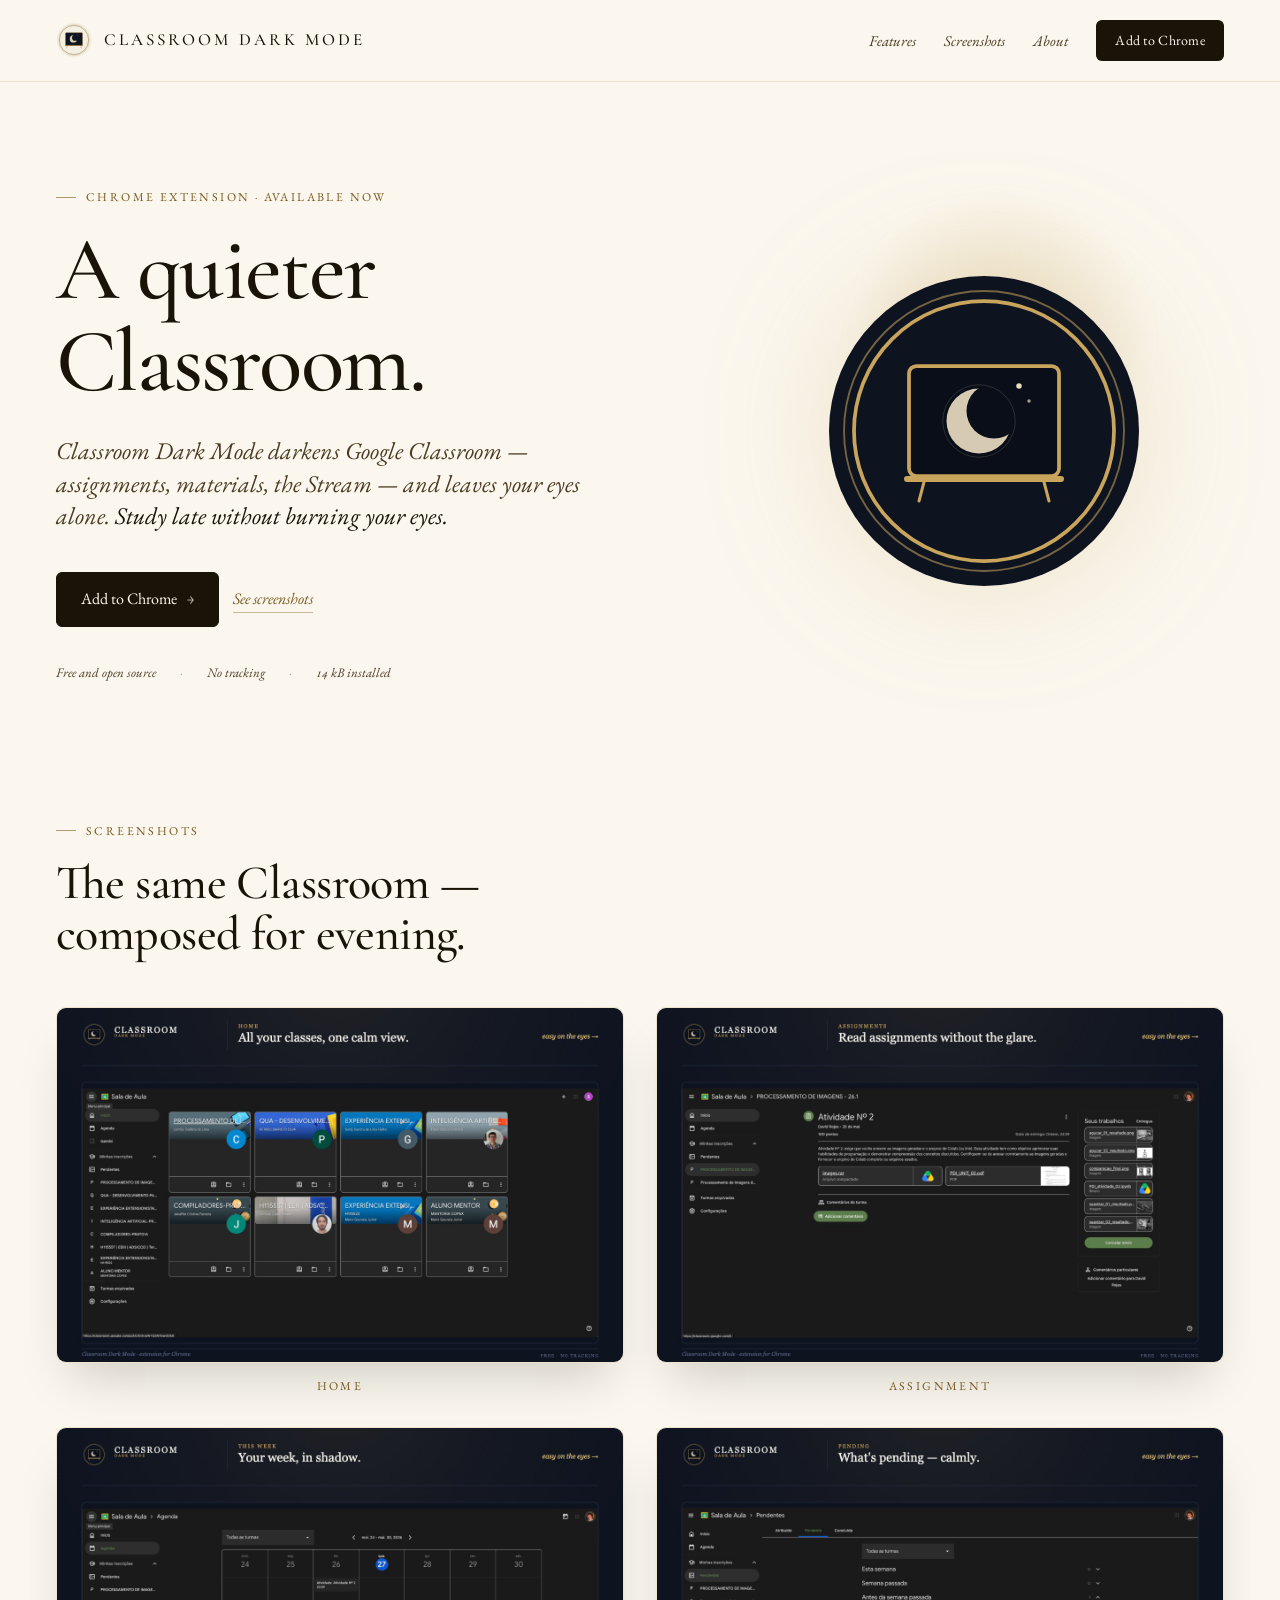
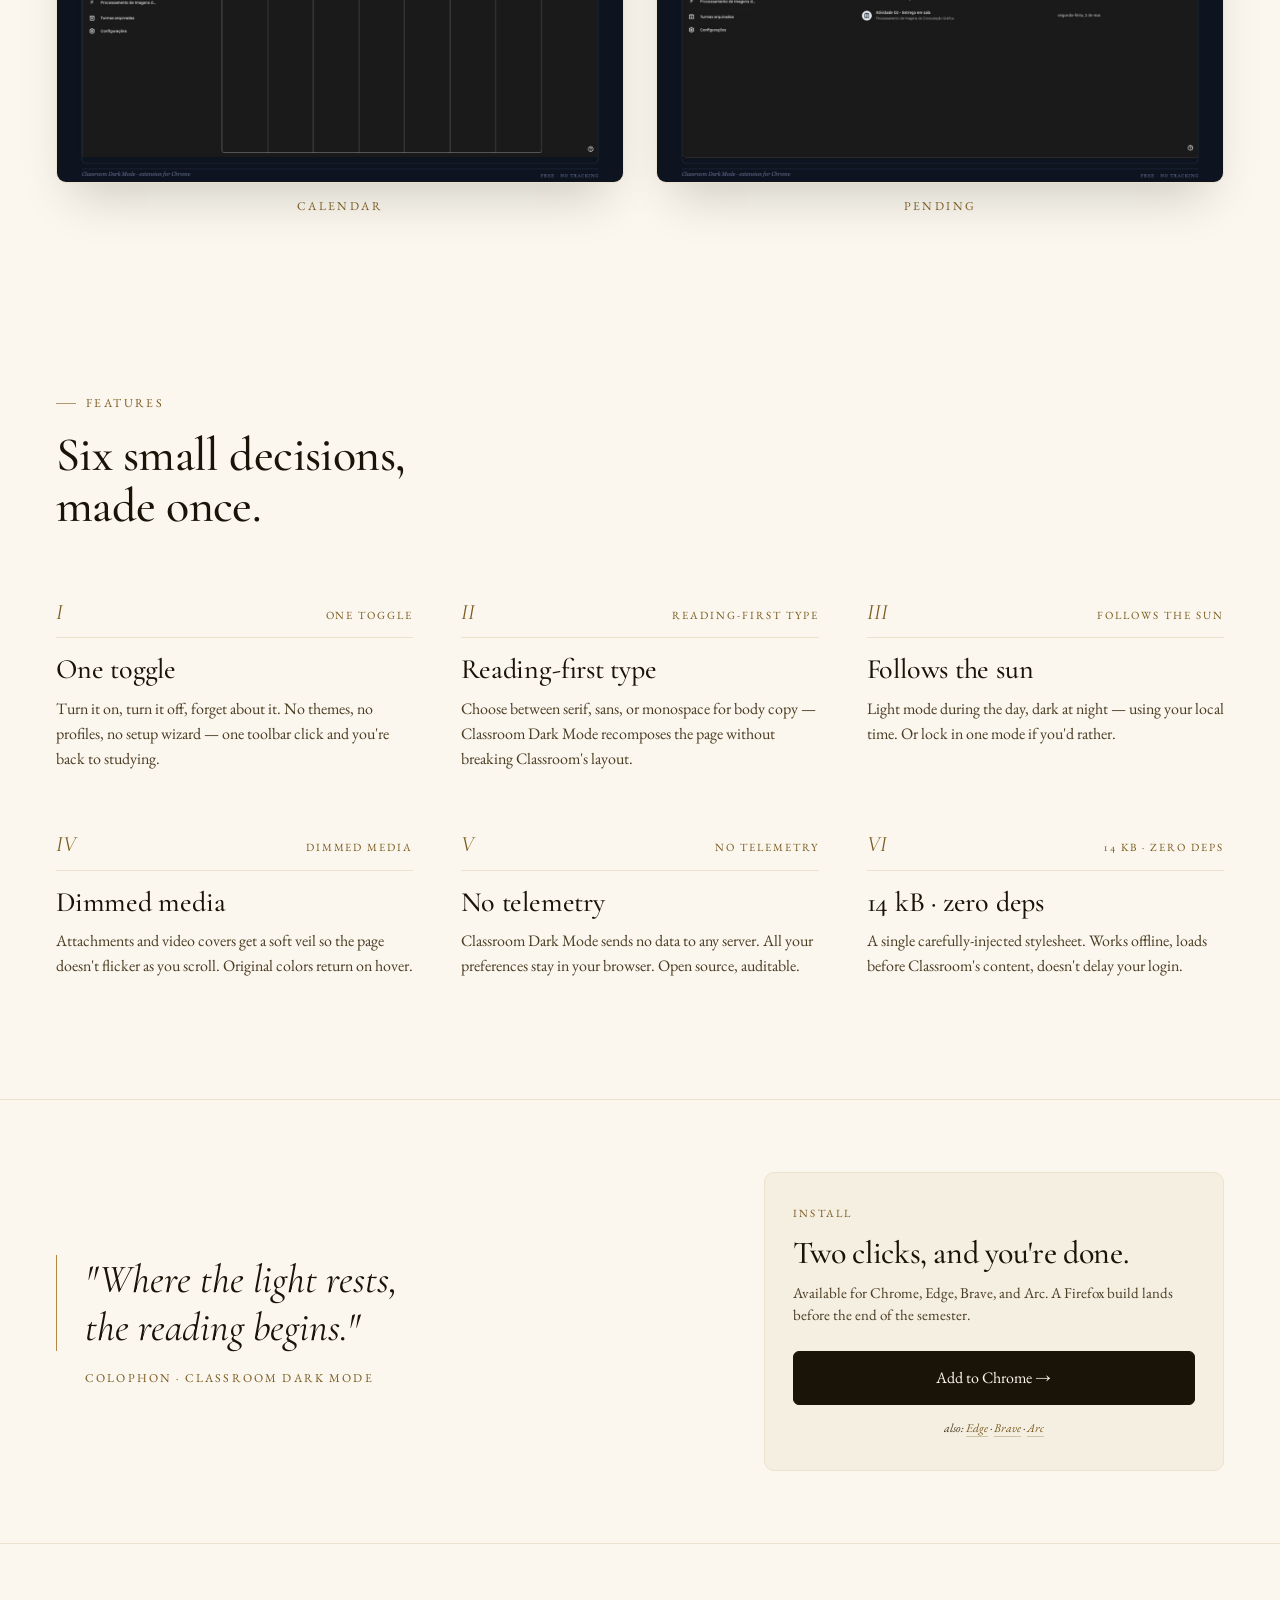
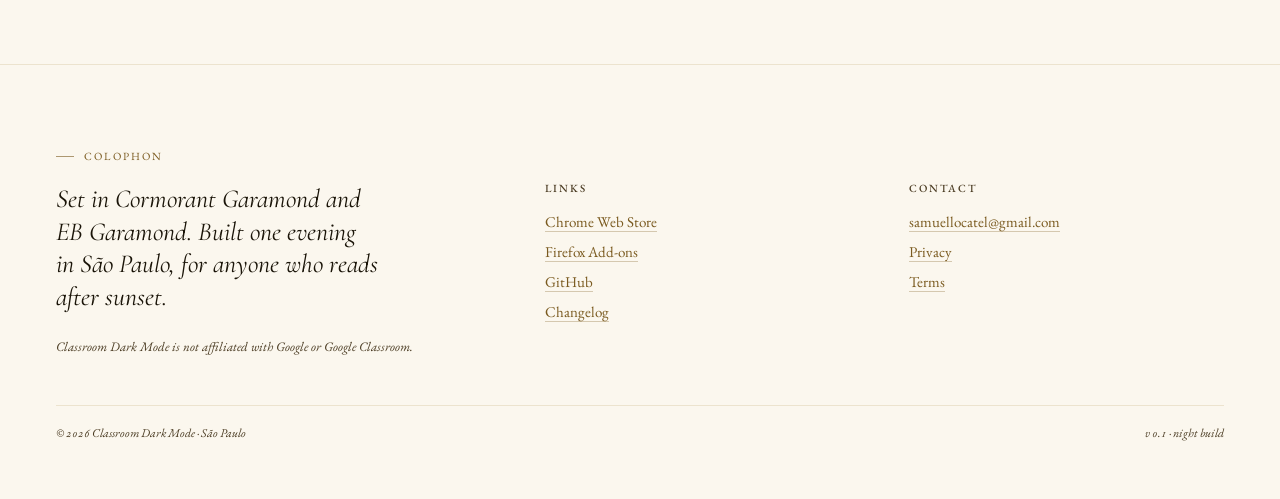
==== index.html @ 89833c2a "Add files via upload" ====
<!doctype html>
<html lang="en">
  <head>
    <meta charset="utf-8" />
    <title>Classroom Dark Mode — a quieter Classroom</title>
    <meta name="viewport" content="width=device-width, initial-scale=1" />
    <meta name="description" content="Classroom Dark Mode darkens Google Classroom — assignments, materials, the Stream — and leaves your eyes alone." />
    <link rel="icon" type="image/svg+xml" href="assets/logo-mark.svg" />
    <link rel="stylesheet" href="styles.css" />
  </head>
  <body>
    <div class="site">
      <nav class="nav">
        <div class="nav__brand">
          <img src="assets/logo-mark-light.svg" width="36" height="36" alt="" />
          <span class="nav__wordmark">CLASSROOM DARK MODE</span>
        </div>
        <div class="nav__links">
          <a href="#features">Features</a>
          <a href="#preview">Screenshots</a>
          <a href="#colophon">About</a>
          <a class="nav__cta" href="#install">Add to Chrome</a>
        </div>
      </nav>

      <main>
        <section class="hero" id="hero">
          <div class="hero__glow" aria-hidden="true"></div>
          <div class="hero__copy">
            <div class="eyebrow">Chrome extension · available now</div>
            <h1 class="hero__heading">A quieter Classroom.</h1>
            <p class="hero__lead">
              Classroom Dark Mode darkens Google Classroom — assignments, materials, the Stream — and leaves your eyes alone.
              <em>Study late without burning your eyes.</em>
            </p>
            <div class="hero__actions">
              <a class="btn-primary" href="#install">
                Add to Chrome
                <span class="btn-primary__arrow">→</span>
              </a>
              <a class="hero__link" href="#preview">See screenshots</a>
            </div>
            <div class="hero__meta">
              <span>Free and open source</span>
              <span class="sep">·</span>
              <span>No tracking</span>
              <span class="sep">·</span>
              <span>14 kB installed</span>
            </div>
          </div>
          <div class="hero__art">
            <img src="assets/logo-mark.svg" alt="Classroom Dark Mode mark" />
          </div>
        </section>

        <section class="showcase" id="preview">
          <div class="eyebrow">screenshots</div>
          <h2 class="showcase__heading">The same Classroom — composed for evening.</h2>
          <div class="showcase__grid">
            <figure class="shot">
              <img src="assets/screenshots/home.jpg" alt="Classroom home in dark mode" width="1280" height="800" loading="lazy" />
              <figcaption>Home</figcaption>
            </figure>
            <figure class="shot">
              <img src="assets/screenshots/assignments.jpg" alt="An assignment view in dark mode" width="1280" height="800" loading="lazy" />
              <figcaption>Assignment</figcaption>
            </figure>
            <figure class="shot">
              <img src="assets/screenshots/calendar.jpg" alt="Classroom calendar in dark mode" width="1280" height="800" loading="lazy" />
              <figcaption>Calendar</figcaption>
            </figure>
            <figure class="shot">
              <img src="assets/screenshots/pending.jpg" alt="Pending work view in dark mode" width="1280" height="800" loading="lazy" />
              <figcaption>Pending</figcaption>
            </figure>
          </div>
        </section>

        <section class="features" id="features">
          <div class="eyebrow">features</div>
          <h2 class="features__heading">Six small decisions, made once.</h2>
          <div class="features__grid">
            <article class="feature">
              <div class="feature__numline"><span>I</span><span class="feature__numline-en">One toggle</span></div>
              <h3 class="feature__title">One toggle</h3>
              <p class="feature__body">Turn it on, turn it off, forget about it. No themes, no profiles, no setup wizard — one toolbar click and you're back to studying.</p>
            </article>
            <article class="feature">
              <div class="feature__numline"><span>II</span><span class="feature__numline-en">Reading-first type</span></div>
              <h3 class="feature__title">Reading-first type</h3>
              <p class="feature__body">Choose between serif, sans, or monospace for body copy — Classroom Dark Mode recomposes the page without breaking Classroom's layout.</p>
            </article>
            <article class="feature">
              <div class="feature__numline"><span>III</span><span class="feature__numline-en">Follows the sun</span></div>
              <h3 class="feature__title">Follows the sun</h3>
              <p class="feature__body">Light mode during the day, dark at night — using your local time. Or lock in one mode if you'd rather.</p>
            </article>
            <article class="feature">
              <div class="feature__numline"><span>IV</span><span class="feature__numline-en">Dimmed media</span></div>
              <h3 class="feature__title">Dimmed media</h3>
              <p class="feature__body">Attachments and video covers get a soft veil so the page doesn't flicker as you scroll. Original colors return on hover.</p>
            </article>
            <article class="feature">
              <div class="feature__numline"><span>V</span><span class="feature__numline-en">No telemetry</span></div>
              <h3 class="feature__title">No telemetry</h3>
              <p class="feature__body">Classroom Dark Mode sends no data to any server. All your preferences stay in your browser. Open source, auditable.</p>
            </article>
            <article class="feature">
              <div class="feature__numline"><span>VI</span><span class="feature__numline-en">14 kB · zero deps</span></div>
              <h3 class="feature__title">14 kB · zero deps</h3>
              <p class="feature__body">A single carefully-injected stylesheet. Works offline, loads before Classroom's content, doesn't delay your login.</p>
            </article>
          </div>
        </section>

        <section class="install" id="install">
          <div>
            <blockquote class="install__quote">"Where the light rests, the reading begins."</blockquote>
            <cite class="install__cite">colophon · Classroom Dark Mode</cite>
          </div>
          <div class="install__card">
            <div class="install__card-eyebrow">install</div>
            <h3 class="install__card-heading">Two clicks, and you're done.</h3>
            <p class="install__card-body">Available for Chrome, Edge, Brave, and Arc. A Firefox build lands before the end of the semester.</p>
            <a class="install__card-cta" href="#">Add to Chrome →</a>
            <div class="install__card-also">
              also: <a href="#">Edge</a> · <a href="#">Brave</a> · <a href="#">Arc</a>
            </div>
          </div>
        </section>
      </main>

      <footer class="colophon" id="colophon">
        <div class="colophon__eyebrow">colophon</div>
        <div class="colophon__grid">
          <div>
            <p class="colophon__lede">Set in Cormorant Garamond and EB Garamond. Built one evening in São Paulo, for anyone who reads after sunset.</p>
            <div class="colophon__disclaimer">Classroom Dark Mode is not affiliated with Google or Google Classroom.</div>
          </div>
          <div class="colophon__column">
            <h3>links</h3>
            <ul>
              <li><a href="#">Chrome Web Store</a></li>
              <li><a href="#">Firefox Add-ons</a></li>
              <li><a href="#">GitHub</a></li>
              <li><a href="#">Changelog</a></li>
            </ul>
          </div>
          <div class="colophon__column">
            <h3>contact</h3>
            <ul>
              <li><a href="mailto:samuellocatel@gmail.com">samuellocatel@gmail.com</a></li>
              <li><a href="#">Privacy</a></li>
              <li><a href="#">Terms</a></li>
            </ul>
          </div>
        </div>
        <hr class="colophon__rule" />
        <div class="colophon__meta">
          <span>© 2026 Classroom Dark Mode · São Paulo</span>
          <span>v 0.1 · night build</span>
        </div>
      </footer>
    </div>
  </body>
</html>
---- styles.css ----
/* ============================================================
   Penumbra marketing site — styles
   Tokens copied from the Penumbra design bundle's
   colors_and_type.css. Page styles below.
   ============================================================ */

@import url('https://fonts.googleapis.com/css2?family=Cormorant+Garamond:ital,wght@0,400;0,500;0,600;0,700;1,400;1,500&family=EB+Garamond:ital,wght@0,400;0,500;0,600;0,700;1,400;1,500&family=JetBrains+Mono:wght@400;500&display=swap');

:root {
  /* Ink */
  --ink-000: #07090F; --ink-050: #0E1320; --ink-100: #141A2A; --ink-200: #1C2438;
  --ink-300: #2A3349; --ink-400: #3E4866; --ink-500: #5D6788; --ink-600: #8892AE;
  --ink-700: #B6BDD0; --ink-800: #DCDFE9; --ink-900: #F2F1EA;

  /* Page (parchment) */
  --page-000: #FBF7EE; --page-100: #F5EFE2; --page-200: #ECE3CE;
  --page-300: #D9CBA6; --page-700: #4A3B22; --page-900: #1A1408;

  /* Gold */
  --gold-100: #F1E2BB; --gold-300: #E0C277; --gold-500: #C8A45C;
  --gold-600: #B08A40; --gold-700: #7A5A1F;

  /* Semantic — parchment ground */
  --bg-1: var(--page-000);
  --fg-1: var(--page-900);
  --fg-link: var(--gold-700);

  /* Type */
  --font-display: 'Cormorant Garamond', 'EB Garamond', Georgia, 'Times New Roman', serif;
  --font-body:    'EB Garamond', Georgia, 'Times New Roman', serif;
  --font-mono:    'JetBrains Mono', ui-monospace, 'SF Mono', Menlo, monospace;

  /* Scale */
  --t-12: 0.75rem; --t-14: 0.875rem; --t-16: 1rem; --t-18: 1.125rem;
  --t-22: 1.375rem; --t-28: 1.75rem; --t-36: 2.25rem; --t-48: 3rem;
  --t-72: 4.5rem;

  --tracking-display: -0.012em;
  --tracking-caps:    0.20em;

  --radius-md: 6px;
  --radius-lg: 10px;

  --ease-quiet: cubic-bezier(0.32, 0.08, 0.24, 1);
  --dur-1: 120ms;
}

* { box-sizing: border-box; }
html, body { margin: 0; }
body {
  background: var(--page-000);
  color: var(--page-900);
  font-family: var(--font-body);
  font-size: var(--t-18);
  line-height: 1.55;
  font-feature-settings: "kern" 1, "liga" 1, "onum" 1;
  -webkit-font-smoothing: antialiased;
  text-rendering: optimizeLegibility;
}

h1, h2, h3, h4, h5 {
  font-family: var(--font-display);
  color: var(--page-900);
  font-weight: 500;
  letter-spacing: var(--tracking-display);
  line-height: 1.05;
  text-wrap: balance;
  margin: 0;
}

p { margin: 0 0 1em; text-wrap: pretty; }

a {
  color: var(--gold-700);
  text-decoration: none;
  border-bottom: 1px solid rgba(122, 90, 31, 0.3);
  transition: color var(--dur-1) var(--ease-quiet);
}
a:hover { color: var(--page-900); }

kbd {
  font-family: var(--font-mono);
  font-size: 0.82em;
  padding: 1px 6px;
  border: 1px solid var(--page-200);
  border-radius: 3px;
  background: var(--page-100);
  color: var(--page-900);
  white-space: nowrap;
}

.site { max-width: 1280px; margin: 0 auto; }

/* ---- nav ---- */
.nav {
  border-bottom: 1px solid var(--page-200);
  padding: 20px 56px;
  display: flex;
  align-items: center;
  justify-content: space-between;
}
.nav__brand { display: flex; align-items: center; gap: 12px; }
.nav__wordmark {
  font-family: var(--font-display);
  font-size: 17px;
  font-weight: 500;
  letter-spacing: 0.18em;
  color: var(--page-900);
  white-space: nowrap;
}
.nav__links { display: flex; align-items: center; gap: 28px; font-size: 15px; }
.nav__links a {
  color: var(--page-700);
  font-style: italic;
  border-bottom: none;
}
.nav__cta {
  color: var(--page-000) !important;
  background: var(--page-900);
  padding: 9px 18px;
  border-radius: var(--radius-md);
  font-family: var(--font-body);
  font-size: 14px;
  font-style: normal !important;
  letter-spacing: 0.02em;
  border: 1px solid var(--page-900);
  white-space: nowrap;
}
.nav__cta:hover { color: var(--page-000) !important; opacity: 0.9; }

/* ---- shared eyebrow ---- */
.eyebrow {
  font-family: var(--font-body);
  font-size: 12px;
  text-transform: uppercase;
  letter-spacing: var(--tracking-caps);
  color: var(--gold-700);
  display: inline-flex;
  align-items: center;
  gap: 10px;
  margin-bottom: 18px;
}
.eyebrow::before {
  content: "";
  width: 20px;
  height: 1px;
  background: currentColor;
  opacity: 0.6;
}

/* ---- hero ---- */
.hero {
  padding: 96px 56px 56px;
  display: grid;
  grid-template-columns: 1.3fr 1fr;
  gap: 64px;
  align-items: center;
  position: relative;
}
.hero__copy { position: relative; z-index: 1; }
.hero__heading {
  font-family: var(--font-display);
  font-size: clamp(48px, 7vw, 96px);
  font-weight: 500;
  line-height: 1.02;
  letter-spacing: -0.018em;
  color: var(--page-900);
  max-width: 12ch;
  text-wrap: balance;
}
.hero__lead {
  font-family: var(--font-body);
  font-style: italic;
  font-size: 24px;
  line-height: 1.35;
  color: var(--page-700);
  margin: 28px 0 0;
  max-width: 44ch;
}
.hero__lead em { color: var(--page-900); font-style: italic; }
.hero__actions { display: flex; gap: 14px; margin-top: 40px; align-items: center; }
.btn-primary {
  display: inline-flex;
  align-items: center;
  gap: 10px;
  background: var(--page-900);
  color: var(--page-000) !important;
  padding: 14px 24px;
  border-radius: var(--radius-md);
  font-family: var(--font-body);
  font-size: 16px;
  border: 1px solid var(--page-900);
}
.btn-primary:hover { color: var(--page-000) !important; opacity: 0.9; }
.btn-primary__arrow {
  font-family: var(--font-mono);
  font-size: 12px;
  opacity: 0.7;
}
.hero__link {
  color: var(--gold-700);
  font-family: var(--font-body);
  font-style: italic;
  font-size: 16px;
  border-bottom: 1px solid rgba(122, 90, 31, 0.4);
}
.hero__meta {
  margin-top: 36px;
  display: flex;
  gap: 24px;
  font-size: 13px;
  color: var(--page-700);
  font-style: italic;
}
.hero__meta .sep { opacity: 0.4; }
.hero__art {
  position: relative;
  z-index: 1;
  display: flex;
  justify-content: center;
  align-items: center;
}
.hero__art img {
  width: 320px;
  height: 320px;
  filter: drop-shadow(0 0 60px rgba(200, 164, 92, 0.25));
}
.hero__glow {
  position: absolute;
  right: 100px;
  top: 80px;
  width: 360px;
  height: 360px;
  background: radial-gradient(circle, rgba(200, 164, 92, 0.30), transparent 60%);
  filter: blur(8px);
  pointer-events: none;
  z-index: 0;
}

/* ---- showcase ---- */
.showcase {
  padding: 72px 56px;
}
.showcase__heading {
  font-size: 48px;
  max-width: 22ch;
}
.showcase__grid {
  display: grid;
  grid-template-columns: 1fr 1fr;
  gap: 32px;
  margin-top: 48px;
}
.shot {
  margin: 0;
  display: flex;
  flex-direction: column;
  gap: 14px;
}
.shot img {
  display: block;
  width: 100%;
  height: auto;
  border-radius: var(--radius-lg);
  border: 1px solid var(--page-200);
  box-shadow: 0 28px 48px -16px rgba(0, 0, 0, 0.18);
  background: var(--page-100);
}
.shot figcaption {
  font-family: var(--font-body);
  font-size: 12px;
  text-transform: uppercase;
  letter-spacing: var(--tracking-caps);
  color: var(--gold-700);
  text-align: center;
}

/* ---- features ---- */
.features {
  padding: 96px 56px 24px;
}
.features__heading {
  font-size: 48px;
  max-width: 22ch;
}
.features__grid {
  display: grid;
  grid-template-columns: repeat(3, 1fr);
  column-gap: 48px;
  row-gap: 56px;
  margin-top: 64px;
}
.feature__numline {
  font-family: var(--font-display);
  font-style: italic;
  font-size: 22px;
  color: var(--gold-700);
  border-bottom: 1px solid var(--page-200);
  padding-bottom: 8px;
  margin-bottom: 16px;
  display: flex;
  justify-content: space-between;
  align-items: baseline;
}
.feature__numline-en {
  font-family: var(--font-body);
  font-size: 11px;
  text-transform: uppercase;
  letter-spacing: 0.18em;
  font-style: normal;
  color: var(--gold-700);
}
.feature__title {
  font-family: var(--font-display);
  font-weight: 500;
  font-size: 28px;
  line-height: 1.1;
  letter-spacing: -0.008em;
  color: var(--page-900);
  margin: 0;
}
.feature__body {
  font-family: var(--font-body);
  font-size: 16px;
  line-height: 1.55;
  color: var(--page-700);
  margin: 12px 0 0;
}

/* ---- install band ---- */
.install {
  margin: 96px auto 0;
  padding: 72px 56px;
  border-top: 1px solid var(--page-200);
  border-bottom: 1px solid var(--page-200);
  display: grid;
  grid-template-columns: 1.4fr 1fr;
  gap: 64px;
  align-items: center;
}
.install__quote {
  font-family: var(--font-display);
  font-style: italic;
  font-size: 40px;
  line-height: 1.2;
  color: var(--page-900);
  border-left: 1px solid var(--gold-600);
  padding-left: 28px;
  margin: 0;
  max-width: 20ch;
}
.install__cite {
  display: block;
  margin-top: 18px;
  margin-left: 29px;
  font-style: normal;
  font-family: var(--font-body);
  font-size: 12px;
  text-transform: uppercase;
  letter-spacing: 0.18em;
  color: var(--gold-700);
}
.install__card {
  background: var(--page-100);
  border: 1px solid var(--page-200);
  border-radius: var(--radius-lg);
  padding: 32px 28px;
}
.install__card-eyebrow {
  font-family: var(--font-body);
  font-size: 11px;
  text-transform: uppercase;
  letter-spacing: var(--tracking-caps);
  color: var(--gold-700);
  margin-bottom: 14px;
}
.install__card-heading {
  font-family: var(--font-display);
  font-size: 32px;
  font-weight: 500;
  line-height: 1.05;
  color: var(--page-900);
  margin: 0;
}
.install__card-body {
  font-family: var(--font-body);
  font-size: 15px;
  color: var(--page-700);
  margin: 12px 0 24px;
  line-height: 1.5;
}
.install__card-cta {
  display: block;
  background: var(--page-900);
  color: var(--page-000) !important;
  padding: 14px 20px;
  border-radius: var(--radius-md);
  font-family: var(--font-body);
  font-size: 16px;
  text-align: center;
  border: 1px solid var(--page-900);
}
.install__card-cta:hover { color: var(--page-000) !important; opacity: 0.9; }
.install__card-also {
  margin-top: 14px;
  font-size: 12px;
  color: var(--page-700);
  font-style: italic;
  text-align: center;
}

/* ---- colophon ---- */
.colophon {
  border-top: 1px solid var(--page-200);
  padding: 72px 56px 56px;
  margin-top: 120px;
}
.colophon__eyebrow {
  font-family: var(--font-body);
  font-size: 11px;
  text-transform: uppercase;
  letter-spacing: var(--tracking-caps);
  color: var(--gold-700);
  margin-bottom: 18px;
  display: inline-flex;
  align-items: center;
  gap: 10px;
}
.colophon__eyebrow::before {
  content: "";
  width: 18px; height: 1px;
  background: currentColor;
  opacity: 0.6;
}
.colophon__grid {
  display: grid;
  grid-template-columns: 1.4fr 1fr 1fr;
  gap: 48px;
  align-items: start;
}
.colophon__lede {
  font-family: var(--font-display);
  font-style: italic;
  font-size: 26px;
  line-height: 1.25;
  color: var(--page-900);
  margin: 0;
  max-width: 32ch;
}
.colophon__disclaimer {
  margin-top: 24px;
  font-size: 13px;
  color: var(--page-700);
  font-style: italic;
}
.colophon__column h3 {
  font-family: var(--font-body);
  font-size: 11px;
  text-transform: uppercase;
  letter-spacing: 0.18em;
  color: var(--page-700);
  margin: 0 0 12px;
  font-weight: 500;
}
.colophon__column ul {
  list-style: none;
  padding: 0;
  margin: 0;
  font-size: 15px;
  line-height: 2;
}
.colophon__rule {
  border: none;
  border-top: 1px solid var(--page-200);
  margin: 48px 0 18px;
}
.colophon__meta {
  display: flex;
  justify-content: space-between;
  font-size: 12px;
  color: var(--page-700);
  font-style: italic;
}

/* ---- responsive collapse ---- */
@media (max-width: 720px) {
  .nav { padding: 16px 20px; flex-wrap: wrap; gap: 12px; }
  .nav__links { gap: 16px; font-size: 14px; }
  .hero,
  .showcase,
  .features,
  .install,
  .colophon { padding-left: 20px; padding-right: 20px; }
  .hero { grid-template-columns: 1fr; gap: 32px; padding-top: 48px; }
  .hero__glow { right: -40px; top: 200px; width: 240px; height: 240px; }
  .hero__art img { width: 200px; height: 200px; }
  .showcase__grid,
  .features__grid,
  .install,
  .colophon__grid {
    grid-template-columns: 1fr;
    gap: 32px;
  }
  .features__grid { row-gap: 40px; }
}
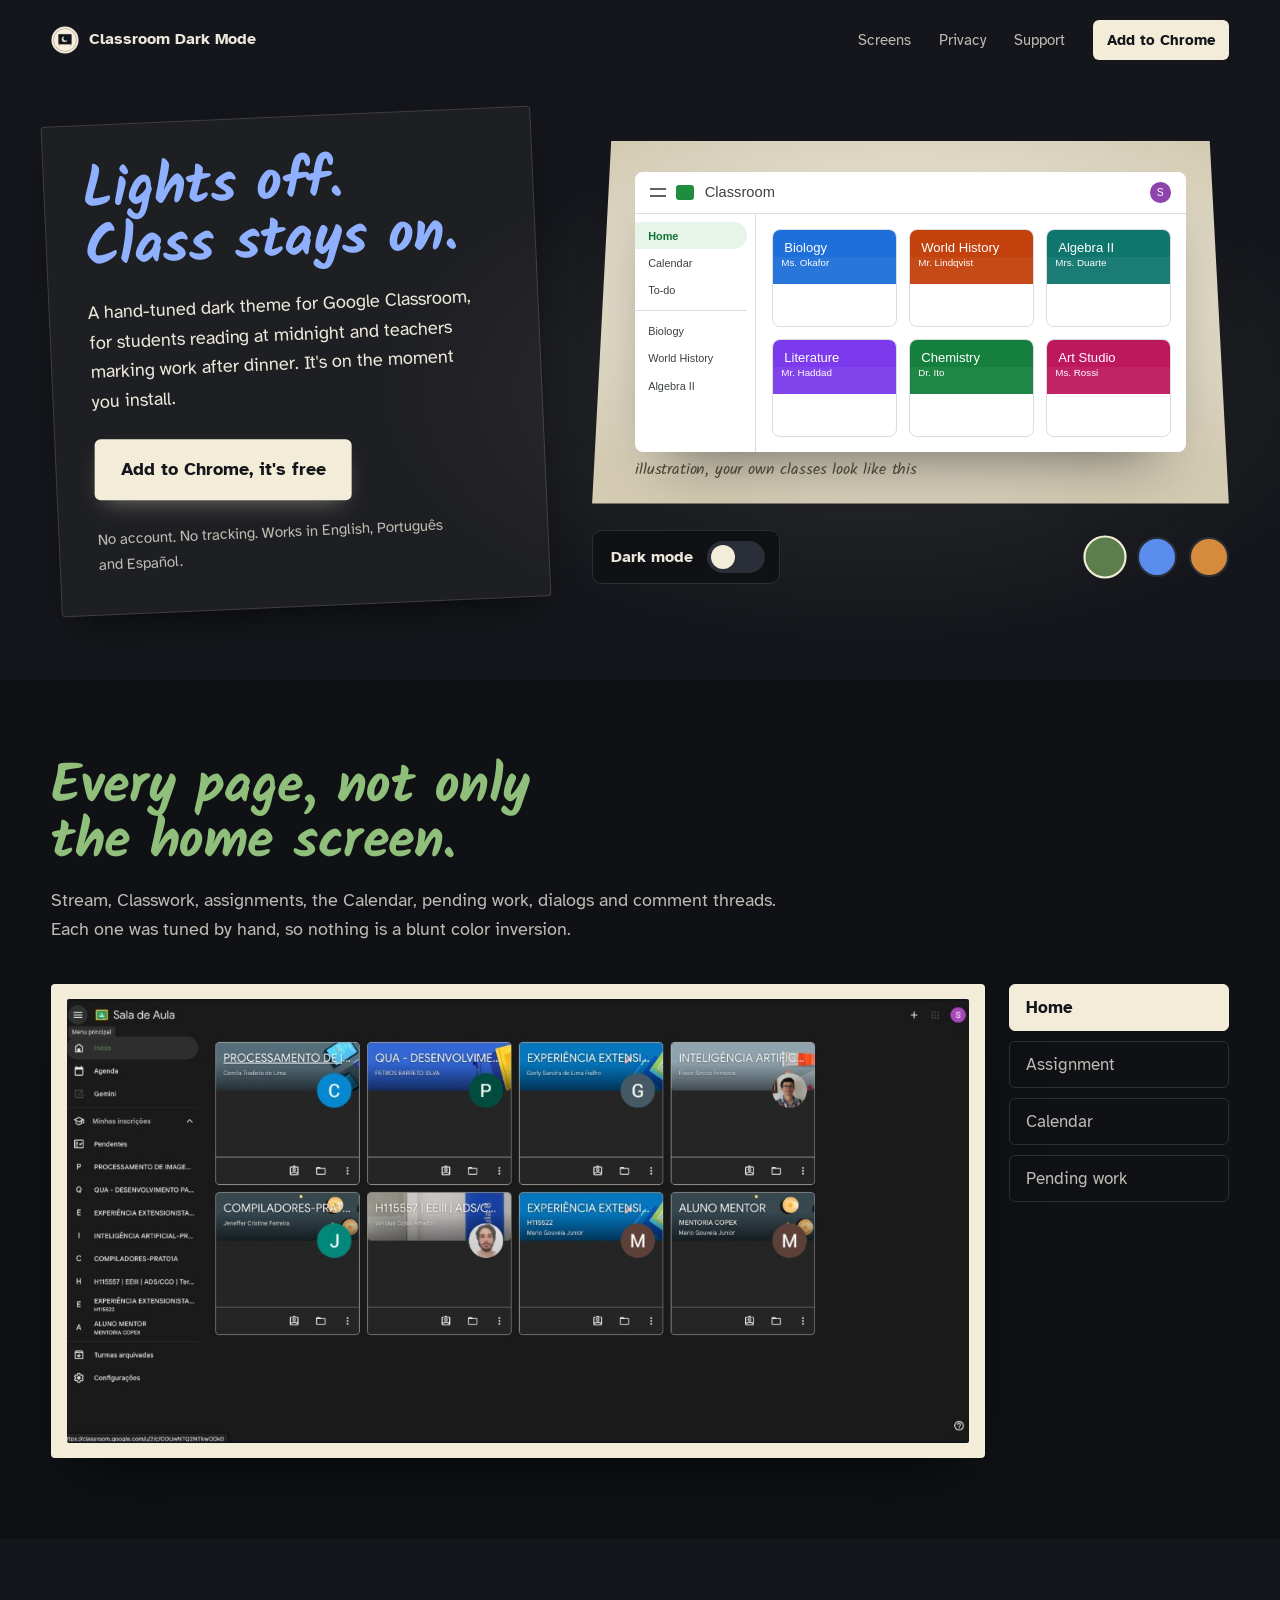
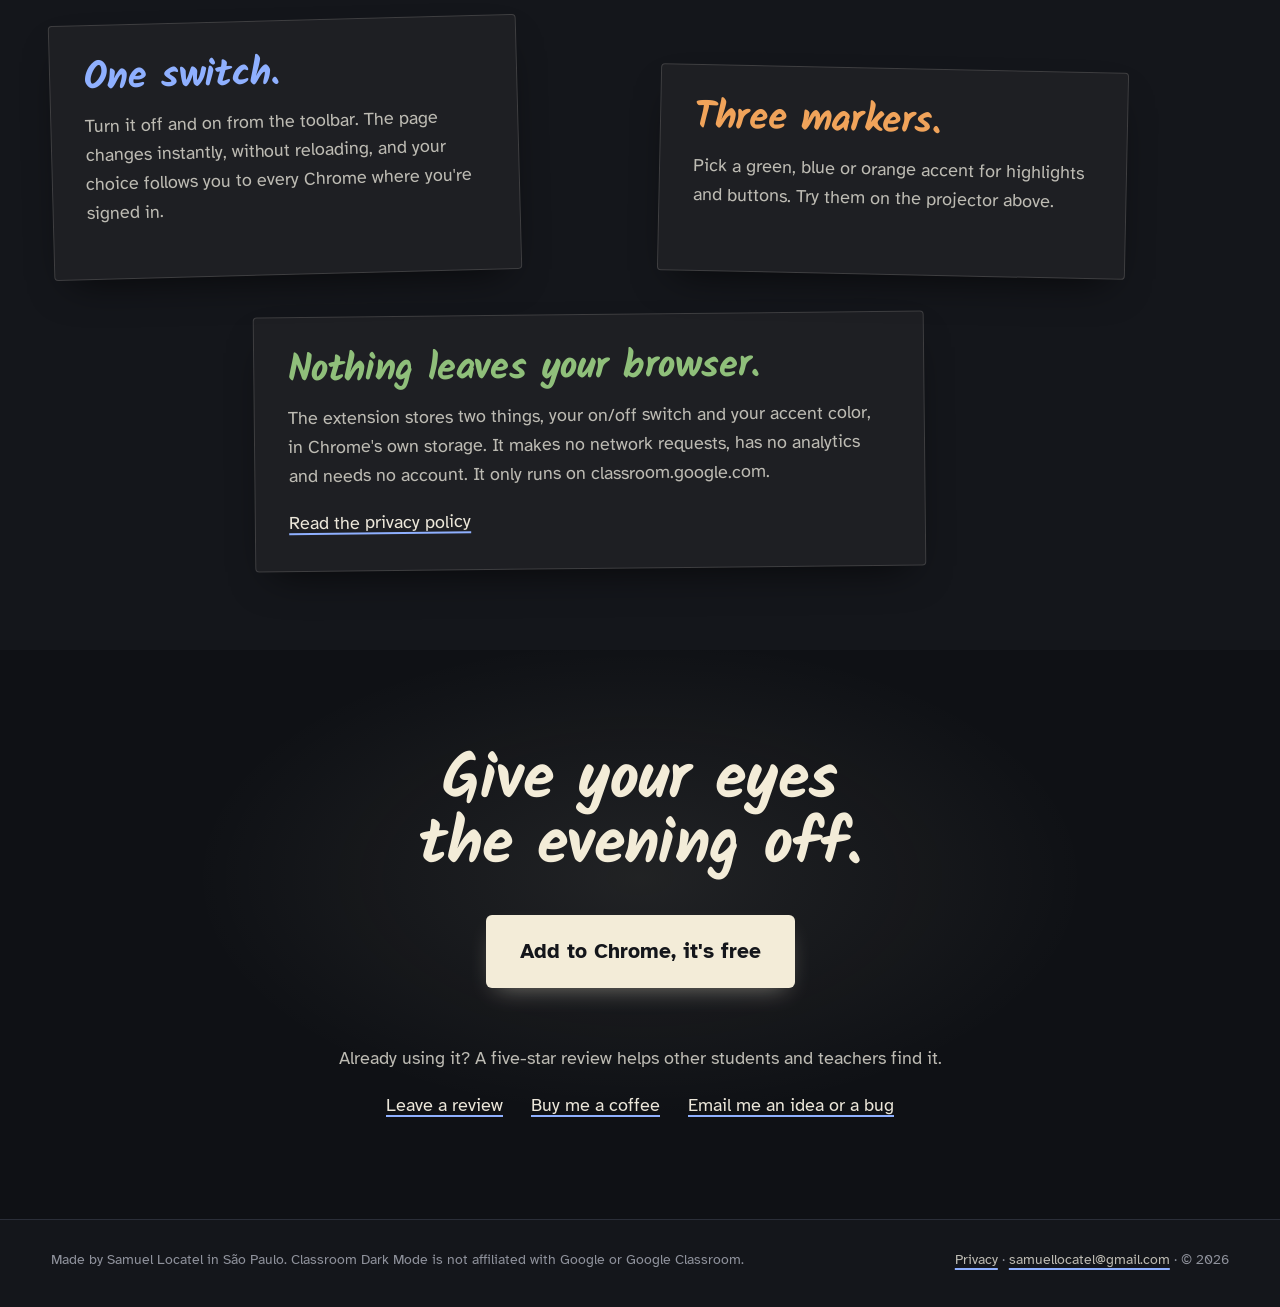
==== commit c66ed6db: "Add files via upload" ====
--- a/index.html
+++ b/index.html
@@ -2,165 +2,147 @@
 <html lang="en">
   <head>
     <meta charset="utf-8" />
-    <title>Classroom Dark Mode — a quieter Classroom</title>
+    <title>Classroom Dark Mode: a dark theme for Google Classroom</title>
     <meta name="viewport" content="width=device-width, initial-scale=1" />
-    <meta name="description" content="Classroom Dark Mode darkens Google Classroom — assignments, materials, the Stream — and leaves your eyes alone." />
+    <meta name="description" content="A hand-tuned dark theme for Google Classroom. On the moment you install, one switch to turn it off, no tracking. Free for Chrome." />
+    <meta name="color-scheme" content="dark" />
     <link rel="icon" type="image/svg+xml" href="assets/logo-mark.svg" />
+    <link rel="preconnect" href="https://fonts.googleapis.com" />
+    <link rel="preconnect" href="https://fonts.gstatic.com" crossorigin />
+    <link rel="stylesheet" href="https://fonts.googleapis.com/css2?family=Atkinson+Hyperlegible:ital,wght@0,400;0,700;1,400&family=Kalam:wght@400;700&display=swap" />
     <link rel="stylesheet" href="styles.css" />
   </head>
   <body>
-    <div class="site">
-      <nav class="nav">
-        <div class="nav__brand">
-          <img src="assets/logo-mark-light.svg" width="36" height="36" alt="" />
-          <span class="nav__wordmark">CLASSROOM DARK MODE</span>
+    <a class="skip" href="#main">Skip to content</a>
+
+    <header class="nav">
+      <a class="nav__brand" href="./" aria-label="Classroom Dark Mode home">
+        <img src="assets/logo-mark-light.svg" width="28" height="28" alt="" />
+        <span>Classroom Dark Mode</span>
+      </a>
+      <nav class="nav__links" aria-label="Site">
+        <a href="#pages">Screens</a>
+        <a href="#privacy">Privacy</a>
+        <a href="#support">Support</a>
+        <a class="nav__install" href="https://chromewebstore.google.com/detail/classroom-dark-mode/ogkjemipcpcmdjhddggfknaaecolmmdd">Add to Chrome</a>
+      </nav>
+    </header>
+
+    <main id="main">
+      <section class="hero" aria-labelledby="hero-title">
+        <div class="hero__sheet acetate">
+          <h1 id="hero-title" class="marker">Lights off.<br />Class stays on.</h1>
+          <p class="hero__lead">A hand-tuned dark theme for Google Classroom, for students reading at midnight and teachers marking work after dinner. It's on the moment you install.</p>
+          <a class="placard" href="https://chromewebstore.google.com/detail/classroom-dark-mode/ogkjemipcpcmdjhddggfknaaecolmmdd">
+            Add to Chrome, it's free
+          </a>
+          <p class="hero__facts">No account. No tracking. Works in English, Português and Español.</p>
         </div>
-        <div class="nav__links">
-          <a href="#features">Features</a>
-          <a href="#preview">Screenshots</a>
-          <a href="#colophon">About</a>
-          <a class="nav__cta" href="#install">Add to Chrome</a>
-        </div>
-      </nav>
 
-      <main>
-        <section class="hero" id="hero">
-          <div class="hero__glow" aria-hidden="true"></div>
-          <div class="hero__copy">
-            <div class="eyebrow">Chrome extension · available now</div>
-            <h1 class="hero__heading">A quieter Classroom.</h1>
-            <p class="hero__lead">
-              Classroom Dark Mode darkens Google Classroom — assignments, materials, the Stream — and leaves your eyes alone.
-              <em>Study late without burning your eyes.</em>
-            </p>
-            <div class="hero__actions">
-              <a class="btn-primary" href="#install">
-                Add to Chrome
-                <span class="btn-primary__arrow">→</span>
-              </a>
-              <a class="hero__link" href="#preview">See screenshots</a>
-            </div>
-            <div class="hero__meta">
-              <span>Free and open source</span>
-              <span class="sep">·</span>
-              <span>No tracking</span>
-              <span class="sep">·</span>
-              <span>14 kB installed</span>
+        <figure class="projector" data-theme="light" data-accent="green">
+          <div class="stage">
+          <div class="beam" aria-hidden="true"></div>
+          <div class="screen" role="img" aria-label="Illustration of a Google Classroom home page with six class cards, shown in light or dark mode by the switch">
+            <div class="cr">
+              <div class="cr__bar">
+                <span class="cr__menu"></span>
+                <span class="cr__logo"></span>
+                <span class="cr__title">Classroom</span>
+                <span class="cr__avatar">S</span>
+              </div>
+              <div class="cr__body">
+                <ul class="cr__side">
+                  <li class="is-active">Home</li>
+                  <li>Calendar</li>
+                  <li>To-do</li>
+                  <li class="cr__rule"></li>
+                  <li>Biology</li>
+                  <li>World History</li>
+                  <li>Algebra II</li>
+                </ul>
+                <div class="cr__cards">
+                  <div class="cr__card" style="--banner:#1e6fd9"><b>Biology</b><small>Ms. Okafor</small></div>
+                  <div class="cr__card" style="--banner:#c2410c"><b>World History</b><small>Mr. Lindqvist</small></div>
+                  <div class="cr__card" style="--banner:#0f766e"><b>Algebra II</b><small>Mrs. Duarte</small></div>
+                  <div class="cr__card" style="--banner:#7c3aed"><b>Literature</b><small>Mr. Haddad</small></div>
+                  <div class="cr__card" style="--banner:#15803d"><b>Chemistry</b><small>Dr. Ito</small></div>
+                  <div class="cr__card" style="--banner:#be185d"><b>Art Studio</b><small>Ms. Rossi</small></div>
+                </div>
+              </div>
             </div>
           </div>
-          <div class="hero__art">
-            <img src="assets/logo-mark.svg" alt="Classroom Dark Mode mark" />
+          <figcaption class="projector__note marker">illustration, your own classes look like this</figcaption>
           </div>
-        </section>
 
-        <section class="showcase" id="preview">
-          <div class="eyebrow">screenshots</div>
-          <h2 class="showcase__heading">The same Classroom — composed for evening.</h2>
-          <div class="showcase__grid">
-            <figure class="shot">
-              <img src="assets/screenshots/home.jpg" alt="Classroom home in dark mode" width="1280" height="800" loading="lazy" />
-              <figcaption>Home</figcaption>
-            </figure>
-            <figure class="shot">
-              <img src="assets/screenshots/assignments.jpg" alt="An assignment view in dark mode" width="1280" height="800" loading="lazy" />
-              <figcaption>Assignment</figcaption>
-            </figure>
-            <figure class="shot">
-              <img src="assets/screenshots/calendar.jpg" alt="Classroom calendar in dark mode" width="1280" height="800" loading="lazy" />
-              <figcaption>Calendar</figcaption>
-            </figure>
-            <figure class="shot">
-              <img src="assets/screenshots/pending.jpg" alt="Pending work view in dark mode" width="1280" height="800" loading="lazy" />
-              <figcaption>Pending</figcaption>
-            </figure>
-          </div>
-        </section>
-
-        <section class="features" id="features">
-          <div class="eyebrow">features</div>
-          <h2 class="features__heading">Six small decisions, made once.</h2>
-          <div class="features__grid">
-            <article class="feature">
-              <div class="feature__numline"><span>I</span><span class="feature__numline-en">One toggle</span></div>
-              <h3 class="feature__title">One toggle</h3>
-              <p class="feature__body">Turn it on, turn it off, forget about it. No themes, no profiles, no setup wizard — one toolbar click and you're back to studying.</p>
-            </article>
-            <article class="feature">
-              <div class="feature__numline"><span>II</span><span class="feature__numline-en">Reading-first type</span></div>
-              <h3 class="feature__title">Reading-first type</h3>
-              <p class="feature__body">Choose between serif, sans, or monospace for body copy — Classroom Dark Mode recomposes the page without breaking Classroom's layout.</p>
-            </article>
-            <article class="feature">
-              <div class="feature__numline"><span>III</span><span class="feature__numline-en">Follows the sun</span></div>
-              <h3 class="feature__title">Follows the sun</h3>
-              <p class="feature__body">Light mode during the day, dark at night — using your local time. Or lock in one mode if you'd rather.</p>
-            </article>
-            <article class="feature">
-              <div class="feature__numline"><span>IV</span><span class="feature__numline-en">Dimmed media</span></div>
-              <h3 class="feature__title">Dimmed media</h3>
-              <p class="feature__body">Attachments and video covers get a soft veil so the page doesn't flicker as you scroll. Original colors return on hover.</p>
-            </article>
-            <article class="feature">
-              <div class="feature__numline"><span>V</span><span class="feature__numline-en">No telemetry</span></div>
-              <h3 class="feature__title">No telemetry</h3>
-              <p class="feature__body">Classroom Dark Mode sends no data to any server. All your preferences stay in your browser. Open source, auditable.</p>
-            </article>
-            <article class="feature">
-              <div class="feature__numline"><span>VI</span><span class="feature__numline-en">14 kB · zero deps</span></div>
-              <h3 class="feature__title">14 kB · zero deps</h3>
-              <p class="feature__body">A single carefully-injected stylesheet. Works offline, loads before Classroom's content, doesn't delay your login.</p>
-            </article>
-          </div>
-        </section>
-
-        <section class="install" id="install">
-          <div>
-            <blockquote class="install__quote">"Where the light rests, the reading begins."</blockquote>
-            <cite class="install__cite">colophon · Classroom Dark Mode</cite>
-          </div>
-          <div class="install__card">
-            <div class="install__card-eyebrow">install</div>
-            <h3 class="install__card-heading">Two clicks, and you're done.</h3>
-            <p class="install__card-body">Available for Chrome, Edge, Brave, and Arc. A Firefox build lands before the end of the semester.</p>
-            <a class="install__card-cta" href="#">Add to Chrome →</a>
-            <div class="install__card-also">
-              also: <a href="#">Edge</a> · <a href="#">Brave</a> · <a href="#">Arc</a>
+          <div class="controls">
+            <button class="switch" type="button" role="switch" aria-checked="false" id="demo-switch">
+              <span class="switch__label">Dark mode</span>
+              <span class="switch__track" aria-hidden="true"><span class="switch__thumb"></span></span>
+            </button>
+            <div class="markers" role="group" aria-label="Accent color">
+              <button type="button" class="marker-pen" data-accent="green" aria-pressed="true" aria-label="Green accent"></button>
+              <button type="button" class="marker-pen" data-accent="blue" aria-pressed="false" aria-label="Blue accent"></button>
+              <button type="button" class="marker-pen" data-accent="orange" aria-pressed="false" aria-label="Orange accent"></button>
             </div>
           </div>
-        </section>
-      </main>
+        </figure>
+      </section>
 
-      <footer class="colophon" id="colophon">
-        <div class="colophon__eyebrow">colophon</div>
-        <div class="colophon__grid">
-          <div>
-            <p class="colophon__lede">Set in Cormorant Garamond and EB Garamond. Built one evening in São Paulo, for anyone who reads after sunset.</p>
-            <div class="colophon__disclaimer">Classroom Dark Mode is not affiliated with Google or Google Classroom.</div>
+      <section class="pages" id="pages" aria-labelledby="pages-title">
+        <div class="pages__head">
+          <h2 id="pages-title" class="marker">Every page, not only the home screen.</h2>
+          <p>Stream, Classwork, assignments, the Calendar, pending work, dialogs and comment threads. Each one was tuned by hand, so nothing is a blunt color inversion.</p>
+        </div>
+        <div class="tray">
+          <div class="tray__slide">
+            <img id="slide-img" src="assets/screenshots/home.jpg" width="1152" height="566" alt="Classroom home in dark mode" />
           </div>
-          <div class="colophon__column">
-            <h3>links</h3>
-            <ul>
-              <li><a href="#">Chrome Web Store</a></li>
-              <li><a href="#">Firefox Add-ons</a></li>
-              <li><a href="#">GitHub</a></li>
-              <li><a href="#">Changelog</a></li>
-            </ul>
-          </div>
-          <div class="colophon__column">
-            <h3>contact</h3>
-            <ul>
-              <li><a href="mailto:samuellocatel@gmail.com">samuellocatel@gmail.com</a></li>
-              <li><a href="#">Privacy</a></li>
-              <li><a href="#">Terms</a></li>
-            </ul>
+          <div class="tray__thumbs" role="group" aria-label="Choose a screen">
+            <button type="button" aria-pressed="true" data-src="assets/screenshots/home.jpg" data-alt="Classroom home in dark mode">Home</button>
+            <button type="button" aria-pressed="false" data-src="assets/screenshots/assignments.jpg" data-alt="An assignment in dark mode">Assignment</button>
+            <button type="button" aria-pressed="false" data-src="assets/screenshots/calendar.jpg" data-alt="The Classroom calendar in dark mode">Calendar</button>
+            <button type="button" aria-pressed="false" data-src="assets/screenshots/pending.jpg" data-alt="Pending work in dark mode">Pending work</button>
           </div>
         </div>
-        <hr class="colophon__rule" />
-        <div class="colophon__meta">
-          <span>© 2026 Classroom Dark Mode · São Paulo</span>
-          <span>v 0.1 · night build</span>
+      </section>
+
+      <section class="notes" aria-label="How it works">
+        <div class="note acetate">
+          <h2 class="marker">One switch.</h2>
+          <p>Turn it off and on from the toolbar. The page changes instantly, without reloading, and your choice follows you to every Chrome where you're signed in.</p>
         </div>
-      </footer>
-    </div>
+        <div class="note acetate">
+          <h2 class="marker">Three markers.</h2>
+          <p>Pick a green, blue or orange accent for highlights and buttons. Try them on the projector above.</p>
+        </div>
+        <div class="note acetate" id="privacy">
+          <h2 class="marker">Nothing leaves your browser.</h2>
+          <p>The extension stores two things, your on/off switch and your accent color, in Chrome's own storage. It makes no network requests, has no analytics and needs no account. It only runs on classroom.google.com.</p>
+          <a class="textlink" href="privacy.html">Read the privacy policy</a>
+        </div>
+      </section>
+
+      <section class="close" id="support" aria-labelledby="close-title">
+        <h2 id="close-title" class="marker">Give your eyes the evening off.</h2>
+        <a class="placard placard--big" href="https://chromewebstore.google.com/detail/classroom-dark-mode/ogkjemipcpcmdjhddggfknaaecolmmdd">
+          Add to Chrome, it's free
+        </a>
+        <div class="close__support">
+          <p>Already using it? A five-star review helps other students and teachers find it.</p>
+          <div class="close__links">
+            <a class="textlink" href="https://chromewebstore.google.com/detail/classroom-dark-mode/ogkjemipcpcmdjhddggfknaaecolmmdd/reviews">Leave a review</a>
+            <a class="textlink" href="https://buymeacoffee.com/osamuca">Buy me a coffee</a>
+            <a class="textlink" href="mailto:samuellocatel@gmail.com">Email me an idea or a bug</a>
+          </div>
+        </div>
+      </section>
+    </main>
+
+    <footer class="foot">
+      <p>Made by Samuel Locatel in São Paulo. Classroom Dark Mode is not affiliated with Google or Google Classroom.</p>
+      <p><a class="textlink" href="privacy.html">Privacy</a> · <a class="textlink" href="mailto:samuellocatel@gmail.com">samuellocatel@gmail.com</a> · © 2026</p>
+    </footer>
+
+    <script src="site.js" defer></script>
   </body>
 </html>
--- a/styles.css
+++ b/styles.css
@@ -1,505 +1,355 @@
-/* ============================================================
-   Penumbra marketing site — styles
-   Tokens copied from the Penumbra design bundle's
-   colors_and_type.css. Page styles below.
-   ============================================================ */
-
-@import url('https://fonts.googleapis.com/css2?family=Cormorant+Garamond:ital,wght@0,400;0,500;0,600;0,700;1,400;1,500&family=EB+Garamond:ital,wght@0,400;0,500;0,600;0,700;1,400;1,500&family=JetBrains+Mono:wght@400;500&display=swap');
+/* Classroom Dark Mode site: a classroom wall with the lights off. */
 
 :root {
-  /* Ink */
-  --ink-000: #07090F; --ink-050: #0E1320; --ink-100: #141A2A; --ink-200: #1C2438;
-  --ink-300: #2A3349; --ink-400: #3E4866; --ink-500: #5D6788; --ink-600: #8892AE;
-  --ink-700: #B6BDD0; --ink-800: #DCDFE9; --ink-900: #F2F1EA;
-
-  /* Page (parchment) */
-  --page-000: #FBF7EE; --page-100: #F5EFE2; --page-200: #ECE3CE;
-  --page-300: #D9CBA6; --page-700: #4A3B22; --page-900: #1A1408;
-
-  /* Gold */
-  --gold-100: #F1E2BB; --gold-300: #E0C277; --gold-500: #C8A45C;
-  --gold-600: #B08A40; --gold-700: #7A5A1F;
-
-  /* Semantic — parchment ground */
-  --bg-1: var(--page-000);
-  --fg-1: var(--page-900);
-  --fg-link: var(--gold-700);
-
-  /* Type */
-  --font-display: 'Cormorant Garamond', 'EB Garamond', Georgia, 'Times New Roman', serif;
-  --font-body:    'EB Garamond', Georgia, 'Times New Roman', serif;
-  --font-mono:    'JetBrains Mono', ui-monospace, 'SF Mono', Menlo, monospace;
-
-  /* Scale */
-  --t-12: 0.75rem; --t-14: 0.875rem; --t-16: 1rem; --t-18: 1.125rem;
-  --t-22: 1.375rem; --t-28: 1.75rem; --t-36: 2.25rem; --t-48: 3rem;
-  --t-72: 4.5rem;
-
-  --tracking-display: -0.012em;
-  --tracking-caps:    0.20em;
-
-  --radius-md: 6px;
-  --radius-lg: 10px;
-
-  --ease-quiet: cubic-bezier(0.32, 0.08, 0.24, 1);
-  --dur-1: 120ms;
+  /* Wall */
+  --wall-0: #0f1115;
+  --wall-1: #14161b;
+  --wall-2: #1b1e25;
+  --wall-3: #2a2e38;
+  /* Projector light */
+  --lamp: #f3ecd8;
+  --lamp-dim: #c9c2ae;
+  /* Ink on the wall */
+  --ink-1: #ece7da;
+  --ink-2: #bdbbb3;
+  --ink-3: #8f929c;
+  /* Markers (the extension's accents) */
+  --marker-blue: #8fb0ff;
+  --marker-green: #8fbf7a;
+  --marker-orange: #f0a35a;
+  --accent-green: #5c7e4d;
+  --accent-blue: #5b8def;
+  --accent-orange: #d68a3c;
+
+  --font-set: 'Atkinson Hyperlegible', system-ui, sans-serif;
+  --font-marker: 'Kalam', 'Comic Sans MS', cursive;
+
+  --ease-out: cubic-bezier(0.16, 1, 0.3, 1);
+  --flip: 700ms;
+
+  --gutter: clamp(16px, 4vw, 56px);
 }
 
 * { box-sizing: border-box; }
+html { scrollbar-color: var(--wall-3) var(--wall-0); }
 html, body { margin: 0; }
 body {
-  background: var(--page-000);
-  color: var(--page-900);
-  font-family: var(--font-body);
-  font-size: var(--t-18);
-  line-height: 1.55;
-  font-feature-settings: "kern" 1, "liga" 1, "onum" 1;
+  background: var(--wall-1);
+  color: var(--ink-1);
+  font-family: var(--font-set);
+  font-size: 1.125rem;
+  line-height: 1.6;
   -webkit-font-smoothing: antialiased;
-  text-rendering: optimizeLegibility;
-}
-
-h1, h2, h3, h4, h5 {
-  font-family: var(--font-display);
-  color: var(--page-900);
-  font-weight: 500;
-  letter-spacing: var(--tracking-display);
-  line-height: 1.05;
-  text-wrap: balance;
-  margin: 0;
-}
-
+  caret-color: var(--marker-blue);
+}
+::selection { background: var(--lamp); color: var(--wall-1); }
+:focus-visible { outline: 2px solid var(--marker-blue); outline-offset: 3px; border-radius: 4px; }
+img { max-width: 100%; height: auto; display: block; }
 p { margin: 0 0 1em; text-wrap: pretty; }
-
-a {
-  color: var(--gold-700);
+h1, h2 { margin: 0; text-wrap: balance; }
+
+.marker {
+  font-family: var(--font-marker);
+  font-weight: 700;
+  letter-spacing: -0.01em;
+  line-height: 1.02;
+}
+
+.skip {
+  position: absolute; left: var(--gutter); top: -60px;
+  background: var(--lamp); color: var(--wall-1); padding: 8px 14px; border-radius: 6px; z-index: 10;
+}
+.skip:focus { top: 12px; }
+
+.textlink {
+  color: var(--ink-1);
+  text-decoration: underline;
+  text-decoration-color: var(--marker-blue);
+  text-decoration-thickness: 2px;
+  text-underline-offset: 4px;
+}
+.textlink:hover { color: var(--marker-blue); }
+
+/* ---------- nav ---------- */
+.nav {
+  display: flex; align-items: center; justify-content: space-between; gap: 16px;
+  padding: 20px var(--gutter);
+}
+.nav__brand {
+  display: inline-flex; align-items: center; gap: 10px;
+  color: var(--ink-1); text-decoration: none; font-weight: 700; font-size: 1rem;
+}
+.nav__links { display: flex; align-items: center; gap: clamp(12px, 2.4vw, 28px); font-size: 0.95rem; }
+.nav__links a { color: var(--ink-2); text-decoration: none; }
+.nav__links a:hover { color: var(--ink-1); }
+.nav__links .nav__install {
+  color: var(--wall-1); background: var(--lamp); padding: 8px 14px; border-radius: 6px; font-weight: 700;
+}
+.nav__links .nav__install:hover { color: var(--wall-1); background: #fff; }
+
+/* ---------- acetate sheets ---------- */
+.acetate {
+  position: relative;
+  background: rgba(236, 231, 218, 0.045);
+  border: 1px solid rgba(236, 231, 218, 0.16);
+  border-radius: 4px;
+  box-shadow: 0 18px 40px -18px rgba(0, 0, 0, 0.7);
+}
+
+/* The one element held level: action placards never tilt. */
+.placard {
+  display: inline-block;
+  background: var(--lamp);
+  color: var(--wall-1);
+  font-weight: 700;
+  font-size: 1.15rem;
   text-decoration: none;
-  border-bottom: 1px solid rgba(122, 90, 31, 0.3);
-  transition: color var(--dur-1) var(--ease-quiet);
-}
-a:hover { color: var(--page-900); }
-
-kbd {
-  font-family: var(--font-mono);
-  font-size: 0.82em;
-  padding: 1px 6px;
-  border: 1px solid var(--page-200);
-  border-radius: 3px;
-  background: var(--page-100);
-  color: var(--page-900);
-  white-space: nowrap;
-}
-
-.site { max-width: 1280px; margin: 0 auto; }
-
-/* ---- nav ---- */
-.nav {
-  border-bottom: 1px solid var(--page-200);
-  padding: 20px 56px;
-  display: flex;
+  padding: 16px 26px;
+  border-radius: 6px;
+  box-shadow: 0 10px 24px -10px rgba(243, 236, 216, 0.45);
+  transition: background 160ms var(--ease-out), transform 160ms var(--ease-out);
+  transform: rotate(0deg);
+}
+.placard:hover { background: #fff; transform: translateY(-1px); }
+.placard--big { font-size: 1.3rem; padding: 20px 34px; }
+
+/* ---------- hero ---------- */
+.hero {
+  position: relative;
+  display: grid;
+  grid-template-columns: minmax(300px, 1fr) minmax(0, 1.3fr);
   align-items: center;
-  justify-content: space-between;
-}
-.nav__brand { display: flex; align-items: center; gap: 12px; }
-.nav__wordmark {
-  font-family: var(--font-display);
-  font-size: 17px;
-  font-weight: 500;
-  letter-spacing: 0.18em;
-  color: var(--page-900);
-  white-space: nowrap;
-}
-.nav__links { display: flex; align-items: center; gap: 28px; font-size: 15px; }
-.nav__links a {
-  color: var(--page-700);
-  font-style: italic;
-  border-bottom: none;
-}
-.nav__cta {
-  color: var(--page-000) !important;
-  background: var(--page-900);
-  padding: 9px 18px;
-  border-radius: var(--radius-md);
-  font-family: var(--font-body);
-  font-size: 14px;
-  font-style: normal !important;
-  letter-spacing: 0.02em;
-  border: 1px solid var(--page-900);
-  white-space: nowrap;
-}
-.nav__cta:hover { color: var(--page-000) !important; opacity: 0.9; }
-
-/* ---- shared eyebrow ---- */
-.eyebrow {
-  font-family: var(--font-body);
-  font-size: 12px;
-  text-transform: uppercase;
-  letter-spacing: var(--tracking-caps);
-  color: var(--gold-700);
-  display: inline-flex;
-  align-items: center;
-  gap: 10px;
-  margin-bottom: 18px;
-}
-.eyebrow::before {
-  content: "";
-  width: 20px;
-  height: 1px;
-  background: currentColor;
-  opacity: 0.6;
-}
-
-/* ---- hero ---- */
-.hero {
-  padding: 96px 56px 56px;
-  display: grid;
-  grid-template-columns: 1.3fr 1fr;
-  gap: 64px;
-  align-items: center;
-  position: relative;
-}
-.hero__copy { position: relative; z-index: 1; }
-.hero__heading {
-  font-family: var(--font-display);
-  font-size: clamp(48px, 7vw, 96px);
-  font-weight: 500;
-  line-height: 1.02;
-  letter-spacing: -0.018em;
-  color: var(--page-900);
-  max-width: 12ch;
-  text-wrap: balance;
-}
-.hero__lead {
-  font-family: var(--font-body);
-  font-style: italic;
-  font-size: 24px;
-  line-height: 1.35;
-  color: var(--page-700);
-  margin: 28px 0 0;
-  max-width: 44ch;
-}
-.hero__lead em { color: var(--page-900); font-style: italic; }
-.hero__actions { display: flex; gap: 14px; margin-top: 40px; align-items: center; }
-.btn-primary {
-  display: inline-flex;
-  align-items: center;
-  gap: 10px;
-  background: var(--page-900);
-  color: var(--page-000) !important;
-  padding: 14px 24px;
-  border-radius: var(--radius-md);
-  font-family: var(--font-body);
-  font-size: 16px;
-  border: 1px solid var(--page-900);
-}
-.btn-primary:hover { color: var(--page-000) !important; opacity: 0.9; }
-.btn-primary__arrow {
-  font-family: var(--font-mono);
-  font-size: 12px;
-  opacity: 0.7;
-}
-.hero__link {
-  color: var(--gold-700);
-  font-family: var(--font-body);
-  font-style: italic;
-  font-size: 16px;
-  border-bottom: 1px solid rgba(122, 90, 31, 0.4);
-}
-.hero__meta {
-  margin-top: 36px;
-  display: flex;
-  gap: 24px;
-  font-size: 13px;
-  color: var(--page-700);
-  font-style: italic;
-}
-.hero__meta .sep { opacity: 0.4; }
-.hero__art {
-  position: relative;
-  z-index: 1;
-  display: flex;
-  justify-content: center;
-  align-items: center;
-}
-.hero__art img {
-  width: 320px;
-  height: 320px;
-  filter: drop-shadow(0 0 60px rgba(200, 164, 92, 0.25));
-}
-.hero__glow {
-  position: absolute;
-  right: 100px;
-  top: 80px;
-  width: 360px;
-  height: 360px;
-  background: radial-gradient(circle, rgba(200, 164, 92, 0.30), transparent 60%);
-  filter: blur(8px);
-  pointer-events: none;
-  z-index: 0;
-}
-
-/* ---- showcase ---- */
-.showcase {
-  padding: 72px 56px;
-}
-.showcase__heading {
-  font-size: 48px;
-  max-width: 22ch;
-}
-.showcase__grid {
-  display: grid;
-  grid-template-columns: 1fr 1fr;
-  gap: 32px;
-  margin-top: 48px;
-}
-.shot {
-  margin: 0;
-  display: flex;
-  flex-direction: column;
-  gap: 14px;
-}
-.shot img {
-  display: block;
-  width: 100%;
-  height: auto;
-  border-radius: var(--radius-lg);
-  border: 1px solid var(--page-200);
-  box-shadow: 0 28px 48px -16px rgba(0, 0, 0, 0.18);
-  background: var(--page-100);
-}
-.shot figcaption {
-  font-family: var(--font-body);
-  font-size: 12px;
-  text-transform: uppercase;
-  letter-spacing: var(--tracking-caps);
-  color: var(--gold-700);
+  gap: clamp(24px, 4vw, 64px);
+  padding: clamp(16px, 4vh, 48px) var(--gutter) clamp(48px, 8vh, 96px);
+  /* Light spill from the beam onto the wall. */
+  background: radial-gradient(ellipse 55% 60% at 68% 52%, rgba(243, 236, 216, 0.10), transparent 70%);
+  transition: background var(--flip) var(--ease-out);
+}
+.hero:has(.projector[data-theme="dark"]) {
+  background: radial-gradient(ellipse 45% 50% at 68% 52%, rgba(143, 176, 255, 0.06), transparent 70%);
+}
+.hero__sheet {
+  z-index: 2;
+  --tilt: -2.5deg;
+  padding: clamp(24px, 3vw, 40px);
+  transform: rotate(var(--tilt));
+  transition: transform var(--flip) var(--ease-out);
+}
+.hero:has(.projector[data-theme="dark"]) .hero__sheet { transform: rotate(var(--tilt)) translateX(8px); }
+.hero__sheet h1 {
+  font-size: clamp(2.6rem, 4.4vw, 4.4rem);
+  color: var(--marker-blue);
+}
+.hero__lead { margin: 20px 0 28px; max-width: 34ch; color: var(--ink-1); font-size: 1.15rem; }
+.hero__sheet .placard { transform: rotate(calc(-1 * var(--tilt))); }
+.hero__sheet .placard:hover { transform: rotate(calc(-1 * var(--tilt))) translateY(-1px); }
+.hero__facts { margin: 22px 0 0; font-size: 0.95rem; color: var(--ink-2); }
+
+/* ---------- projector ---------- */
+.projector { position: relative; margin: 0; }
+.stage { position: relative; padding: 5% 3% 4%; }
+.beam {
+  position: absolute; inset: 0;
+  background: radial-gradient(ellipse 70% 60% at 50% 45%, #fdf9ee, var(--lamp) 60%, #e4dabf);
+  clip-path: polygon(3% 0, 97% 0, 100% 100%, 0 100%);
+  opacity: 0.92;
+  transition: clip-path var(--flip) var(--ease-out), background var(--flip) var(--ease-out), opacity var(--flip) var(--ease-out);
+}
+.projector[data-theme="dark"] .beam {
+  background: radial-gradient(ellipse 70% 60% at 50% 45%, #313750, #252a39);
+  clip-path: polygon(6% 3%, 94% 3%, 97% 97%, 3% 97%);
+  opacity: 1;
+}
+.screen { position: relative; z-index: 1; padding: 0 4% 0; }
+.projector__note {
+  position: relative; z-index: 1;
+  margin: 10px 4% 0; font-size: 1rem; font-weight: 400; color: #4a4636;
+  transition: color var(--flip) var(--ease-out);
+}
+.projector[data-theme="dark"] .projector__note { color: var(--ink-2); }
+
+.controls {
+  display: flex; align-items: center; justify-content: space-between; flex-wrap: wrap; gap: 16px;
+  margin-top: 26px;
+}
+.switch {
+  display: inline-flex; align-items: center; gap: 14px;
+  background: var(--wall-0); color: var(--ink-1);
+  border: 1px solid var(--wall-3); border-radius: 10px;
+  padding: 10px 14px 10px 18px;
+  font: 700 1rem var(--font-set);
+  cursor: pointer;
+}
+.switch__track {
+  position: relative; width: 58px; height: 32px; border-radius: 999px;
+  background: var(--wall-3);
+  transition: background var(--flip) var(--ease-out);
+}
+.switch__thumb {
+  position: absolute; top: 4px; left: 4px; width: 24px; height: 24px; border-radius: 50%;
+  background: var(--lamp);
+  transition: transform var(--flip) var(--ease-out), background var(--flip) var(--ease-out);
+}
+.switch[aria-checked="true"] .switch__track { background: var(--accent); }
+.switch[aria-checked="true"] .switch__thumb { transform: translateX(26px); background: var(--wall-0); }
+
+.markers { display: flex; gap: 12px; }
+.marker-pen {
+  width: 40px; height: 40px; border-radius: 50%;
+  border: 2px solid var(--wall-3); background: var(--pen); cursor: pointer;
+  transition: transform 160ms var(--ease-out), border-color 160ms var(--ease-out);
+}
+.marker-pen:hover { transform: translateY(-2px); }
+.marker-pen[aria-pressed="true"] { border-color: var(--lamp); transform: scale(1.08); }
+.marker-pen[data-accent="green"] { --pen: var(--accent-green); }
+.marker-pen[data-accent="blue"] { --pen: var(--accent-blue); }
+.marker-pen[data-accent="orange"] { --pen: var(--accent-orange); }
+
+.projector[data-accent="green"] { --accent: var(--accent-green); }
+.projector[data-accent="blue"] { --accent: var(--accent-blue); }
+.projector[data-accent="orange"] { --accent: var(--accent-orange); }
+
+/* ---------- the Classroom illustration ---------- */
+.cr {
+  --cr-bg: #ffffff; --cr-fg: #3c4043; --cr-muted: #5f6368; --cr-line: #dadce0;
+  --cr-card: #ffffff; --cr-active: #e6f4ea; --cr-active-fg: #137333;
+  background: var(--cr-bg); color: var(--cr-fg);
+  border-radius: 8px; overflow: hidden;
+  font-family: Roboto, Arial, sans-serif; font-size: clamp(9px, 0.85vw, 13px); line-height: 1.3;
+  box-shadow: 0 30px 60px -30px rgba(0, 0, 0, 0.6);
+  transition: background var(--flip) var(--ease-out), color var(--flip) var(--ease-out);
+}
+.projector[data-theme="dark"] .cr {
+  --cr-bg: #1f1f21; --cr-fg: #e3e3e3; --cr-muted: #a8abb2; --cr-line: #3a3b3f;
+  --cr-card: #2a2b2e; --cr-active: color-mix(in srgb, var(--accent) 28%, #1f1f21); --cr-active-fg: #e3e3e3;
+}
+.cr__bar {
+  display: flex; align-items: center; gap: 1em; padding: 0.9em 1.4em;
+  border-bottom: 1px solid var(--cr-line);
+  transition: border-color var(--flip) var(--ease-out);
+}
+.cr__menu { width: 1.4em; height: 0.9em; border-block: 2px solid var(--cr-muted); position: relative; }
+.cr__logo { width: 1.6em; height: 1.3em; border-radius: 3px; background: #1e8e3e; }
+.cr__title { font-size: 1.35em; flex: 1; }
+.cr__avatar {
+  width: 2em; height: 2em; border-radius: 50%; background: #8e44ad; color: #fff;
+  display: grid; place-items: center; font-size: 0.95em;
+}
+.cr__body { display: grid; grid-template-columns: 22% 1fr; }
+.cr__side {
+  list-style: none; margin: 0; padding: 0.8em 0.8em 0.8em 0;
+  border-right: 1px solid var(--cr-line);
+  transition: border-color var(--flip) var(--ease-out);
+}
+.cr__side li { padding: 0.6em 1.2em; border-radius: 0 999px 999px 0; color: var(--cr-fg); }
+.cr__side .is-active {
+  background: var(--cr-active); color: var(--cr-active-fg); font-weight: 700;
+  transition: background var(--flip) var(--ease-out), color var(--flip) var(--ease-out);
+}
+.cr__side .cr__rule { padding: 0; margin: 0.6em 0; border-top: 1px solid var(--cr-line); border-radius: 0; }
+.cr__cards {
+  display: grid; grid-template-columns: repeat(3, 1fr); gap: 1.1em; padding: 1.4em;
+}
+.cr__card {
+  display: flex; flex-direction: column;
+  min-height: 9em;
+  background: var(--cr-card);
+  border: 1px solid var(--cr-line); border-radius: 8px; overflow: hidden;
+  transition: background var(--flip) var(--ease-out), border-color var(--flip) var(--ease-out);
+}
+.cr__card b, .cr__card small {
+  background: var(--banner); color: #fff; padding: 0 0.9em; display: block;
+}
+.cr__card b { padding-top: 0.8em; font-size: 1.2em; font-weight: 500; }
+.cr__card small { padding-bottom: 1.4em; font-size: 0.9em; opacity: 0.95; }
+
+/* ---------- screens tray ---------- */
+.pages { padding: clamp(56px, 9vh, 104px) var(--gutter); background: var(--wall-0); }
+.pages__head { max-width: 760px; margin: 0 0 40px; }
+.pages__head h2 { font-size: clamp(2rem, 4.2vw, 3.4rem); color: var(--marker-green); margin-bottom: 16px; }
+.pages__head p { color: var(--ink-2); max-width: 62ch; }
+.tray { display: grid; grid-template-columns: minmax(0, 1fr) 220px; gap: 24px; align-items: start; }
+.tray__slide {
+  background: var(--lamp); padding: clamp(8px, 1.2vw, 16px); border-radius: 4px;
+  box-shadow: 0 30px 60px -30px rgba(0, 0, 0, 0.8);
+}
+.tray__slide img { border-radius: 2px; transition: opacity 240ms var(--ease-out); }
+.tray__slide img.is-swapping { opacity: 0.2; }
+.tray__thumbs { display: flex; flex-direction: column; gap: 10px; }
+.tray__thumbs button {
+  text-align: left; cursor: pointer;
+  background: transparent; color: var(--ink-2);
+  border: 1px solid var(--wall-3); border-radius: 6px;
+  padding: 12px 16px; font: 400 1.05rem var(--font-set);
+  transition: color 160ms var(--ease-out), border-color 160ms var(--ease-out), background 160ms var(--ease-out);
+}
+.tray__thumbs button:hover { color: var(--ink-1); border-color: var(--ink-3); }
+.tray__thumbs button[aria-pressed="true"] {
+  color: var(--wall-1); background: var(--lamp); border-color: var(--lamp); font-weight: 700;
+}
+
+/* ---------- notes ---------- */
+.notes {
+  display: grid; grid-template-columns: repeat(12, 1fr); gap: clamp(20px, 3vw, 40px);
+  padding: clamp(56px, 9vh, 104px) var(--gutter);
+}
+.note { padding: clamp(24px, 2.6vw, 36px); }
+.note h2 { font-size: clamp(1.9rem, 3vw, 2.6rem); margin-bottom: 14px; }
+.note p { color: var(--ink-2); max-width: 52ch; }
+.note:nth-child(1) { grid-column: 1 / span 5; transform: rotate(-1.5deg); }
+.note:nth-child(1) h2 { color: var(--marker-blue); }
+.note:nth-child(2) { grid-column: 7 / span 5; transform: rotate(1.2deg); margin-top: 48px; }
+.note:nth-child(2) h2 { color: var(--marker-orange); }
+.note:nth-child(3) { grid-column: 3 / span 7; transform: rotate(-0.6deg); }
+.note:nth-child(3) h2 { color: var(--marker-green); }
+
+/* ---------- close ---------- */
+.close {
   text-align: center;
-}
-
-/* ---- features ---- */
-.features {
-  padding: 96px 56px 24px;
-}
-.features__heading {
-  font-size: 48px;
-  max-width: 22ch;
-}
-.features__grid {
-  display: grid;
-  grid-template-columns: repeat(3, 1fr);
-  column-gap: 48px;
-  row-gap: 56px;
-  margin-top: 64px;
-}
-.feature__numline {
-  font-family: var(--font-display);
-  font-style: italic;
-  font-size: 22px;
-  color: var(--gold-700);
-  border-bottom: 1px solid var(--page-200);
-  padding-bottom: 8px;
-  margin-bottom: 16px;
-  display: flex;
-  justify-content: space-between;
-  align-items: baseline;
-}
-.feature__numline-en {
-  font-family: var(--font-body);
-  font-size: 11px;
-  text-transform: uppercase;
-  letter-spacing: 0.18em;
-  font-style: normal;
-  color: var(--gold-700);
-}
-.feature__title {
-  font-family: var(--font-display);
-  font-weight: 500;
-  font-size: 28px;
-  line-height: 1.1;
-  letter-spacing: -0.008em;
-  color: var(--page-900);
-  margin: 0;
-}
-.feature__body {
-  font-family: var(--font-body);
-  font-size: 16px;
-  line-height: 1.55;
-  color: var(--page-700);
-  margin: 12px 0 0;
-}
-
-/* ---- install band ---- */
-.install {
-  margin: 96px auto 0;
-  padding: 72px 56px;
-  border-top: 1px solid var(--page-200);
-  border-bottom: 1px solid var(--page-200);
-  display: grid;
-  grid-template-columns: 1.4fr 1fr;
-  gap: 64px;
-  align-items: center;
-}
-.install__quote {
-  font-family: var(--font-display);
-  font-style: italic;
-  font-size: 40px;
-  line-height: 1.2;
-  color: var(--page-900);
-  border-left: 1px solid var(--gold-600);
-  padding-left: 28px;
-  margin: 0;
-  max-width: 20ch;
-}
-.install__cite {
-  display: block;
-  margin-top: 18px;
-  margin-left: 29px;
-  font-style: normal;
-  font-family: var(--font-body);
-  font-size: 12px;
-  text-transform: uppercase;
-  letter-spacing: 0.18em;
-  color: var(--gold-700);
-}
-.install__card {
-  background: var(--page-100);
-  border: 1px solid var(--page-200);
-  border-radius: var(--radius-lg);
-  padding: 32px 28px;
-}
-.install__card-eyebrow {
-  font-family: var(--font-body);
-  font-size: 11px;
-  text-transform: uppercase;
-  letter-spacing: var(--tracking-caps);
-  color: var(--gold-700);
-  margin-bottom: 14px;
-}
-.install__card-heading {
-  font-family: var(--font-display);
-  font-size: 32px;
-  font-weight: 500;
-  line-height: 1.05;
-  color: var(--page-900);
-  margin: 0;
-}
-.install__card-body {
-  font-family: var(--font-body);
-  font-size: 15px;
-  color: var(--page-700);
-  margin: 12px 0 24px;
-  line-height: 1.5;
-}
-.install__card-cta {
-  display: block;
-  background: var(--page-900);
-  color: var(--page-000) !important;
-  padding: 14px 20px;
-  border-radius: var(--radius-md);
-  font-family: var(--font-body);
-  font-size: 16px;
-  text-align: center;
-  border: 1px solid var(--page-900);
-}
-.install__card-cta:hover { color: var(--page-000) !important; opacity: 0.9; }
-.install__card-also {
-  margin-top: 14px;
-  font-size: 12px;
-  color: var(--page-700);
-  font-style: italic;
-  text-align: center;
-}
-
-/* ---- colophon ---- */
-.colophon {
-  border-top: 1px solid var(--page-200);
-  padding: 72px 56px 56px;
-  margin-top: 120px;
-}
-.colophon__eyebrow {
-  font-family: var(--font-body);
-  font-size: 11px;
-  text-transform: uppercase;
-  letter-spacing: var(--tracking-caps);
-  color: var(--gold-700);
-  margin-bottom: 18px;
-  display: inline-flex;
-  align-items: center;
-  gap: 10px;
-}
-.colophon__eyebrow::before {
-  content: "";
-  width: 18px; height: 1px;
-  background: currentColor;
-  opacity: 0.6;
-}
-.colophon__grid {
-  display: grid;
-  grid-template-columns: 1.4fr 1fr 1fr;
-  gap: 48px;
-  align-items: start;
-}
-.colophon__lede {
-  font-family: var(--font-display);
-  font-style: italic;
-  font-size: 26px;
-  line-height: 1.25;
-  color: var(--page-900);
-  margin: 0;
-  max-width: 32ch;
-}
-.colophon__disclaimer {
-  margin-top: 24px;
-  font-size: 13px;
-  color: var(--page-700);
-  font-style: italic;
-}
-.colophon__column h3 {
-  font-family: var(--font-body);
-  font-size: 11px;
-  text-transform: uppercase;
-  letter-spacing: 0.18em;
-  color: var(--page-700);
-  margin: 0 0 12px;
-  font-weight: 500;
-}
-.colophon__column ul {
-  list-style: none;
-  padding: 0;
-  margin: 0;
-  font-size: 15px;
-  line-height: 2;
-}
-.colophon__rule {
-  border: none;
-  border-top: 1px solid var(--page-200);
-  margin: 48px 0 18px;
-}
-.colophon__meta {
-  display: flex;
-  justify-content: space-between;
-  font-size: 12px;
-  color: var(--page-700);
-  font-style: italic;
-}
-
-/* ---- responsive collapse ---- */
-@media (max-width: 720px) {
-  .nav { padding: 16px 20px; flex-wrap: wrap; gap: 12px; }
-  .nav__links { gap: 16px; font-size: 14px; }
-  .hero,
-  .showcase,
-  .features,
-  .install,
-  .colophon { padding-left: 20px; padding-right: 20px; }
-  .hero { grid-template-columns: 1fr; gap: 32px; padding-top: 48px; }
-  .hero__glow { right: -40px; top: 200px; width: 240px; height: 240px; }
-  .hero__art img { width: 200px; height: 200px; }
-  .showcase__grid,
-  .features__grid,
-  .install,
-  .colophon__grid {
-    grid-template-columns: 1fr;
-    gap: 32px;
-  }
-  .features__grid { row-gap: 40px; }
-}
+  padding: clamp(64px, 11vh, 128px) var(--gutter);
+  background: radial-gradient(ellipse 50% 60% at 50% 40%, rgba(243, 236, 216, 0.08), transparent 70%), var(--wall-0);
+}
+.close h2 { font-size: clamp(2.4rem, 5vw, 4.4rem); color: var(--lamp); margin: 0 auto 36px; max-width: 16ch; }
+.close__support { margin: 56px auto 0; max-width: 640px; color: var(--ink-2); }
+.close__links { display: flex; justify-content: center; flex-wrap: wrap; gap: 14px 28px; }
+
+/* ---------- footer ---------- */
+.foot {
+  padding: 28px var(--gutter) 36px;
+  border-top: 1px solid var(--wall-3);
+  color: var(--ink-3); font-size: 0.9rem;
+  display: flex; justify-content: space-between; flex-wrap: wrap; gap: 8px 24px;
+}
+.foot p { margin: 0; }
+.foot .textlink { color: var(--ink-2); }
+
+/* ---------- privacy page ---------- */
+.doc { max-width: 70ch; margin: 0 auto; padding: clamp(32px, 8vh, 96px) var(--gutter) 96px; }
+.doc h1 { font-size: clamp(2.4rem, 5vw, 3.6rem); color: var(--marker-blue); margin-bottom: 8px; }
+.doc h2 { font-size: 1.5rem; color: var(--marker-green); margin: 2em 0 0.5em; }
+.doc .updated { color: var(--ink-3); margin-bottom: 2em; }
+.doc ul { padding-left: 1.2em; color: var(--ink-2); }
+.doc li { margin-bottom: 0.4em; }
+.doc p { color: var(--ink-2); }
+.doc code { font-size: 0.95em; color: var(--ink-1); }
+
+/* ---------- responsive ---------- */
+@media (max-width: 900px) {
+  .hero { grid-template-columns: 1fr; }
+  .hero__sheet { --tilt: -1.5deg; }
+  .tray { grid-template-columns: 1fr; }
+  .tray__thumbs { flex-direction: row; flex-wrap: wrap; }
+  .tray__thumbs button { flex: 1 1 40%; }
+  .note:nth-child(n) { grid-column: 1 / -1; margin-top: 0; }
+}
+@media (max-width: 560px) {
+  .nav__links a:not(.nav__install) { display: none; }
+  .cr__body { grid-template-columns: 1fr; }
+  .cr__side { display: none; }
+  .cr__cards { grid-template-columns: repeat(2, 1fr); }
+  .controls { justify-content: flex-start; }
+}
+
+@media (prefers-reduced-motion: reduce) {
+  *, *::before, *::after { transition-duration: 0ms !important; }
+}
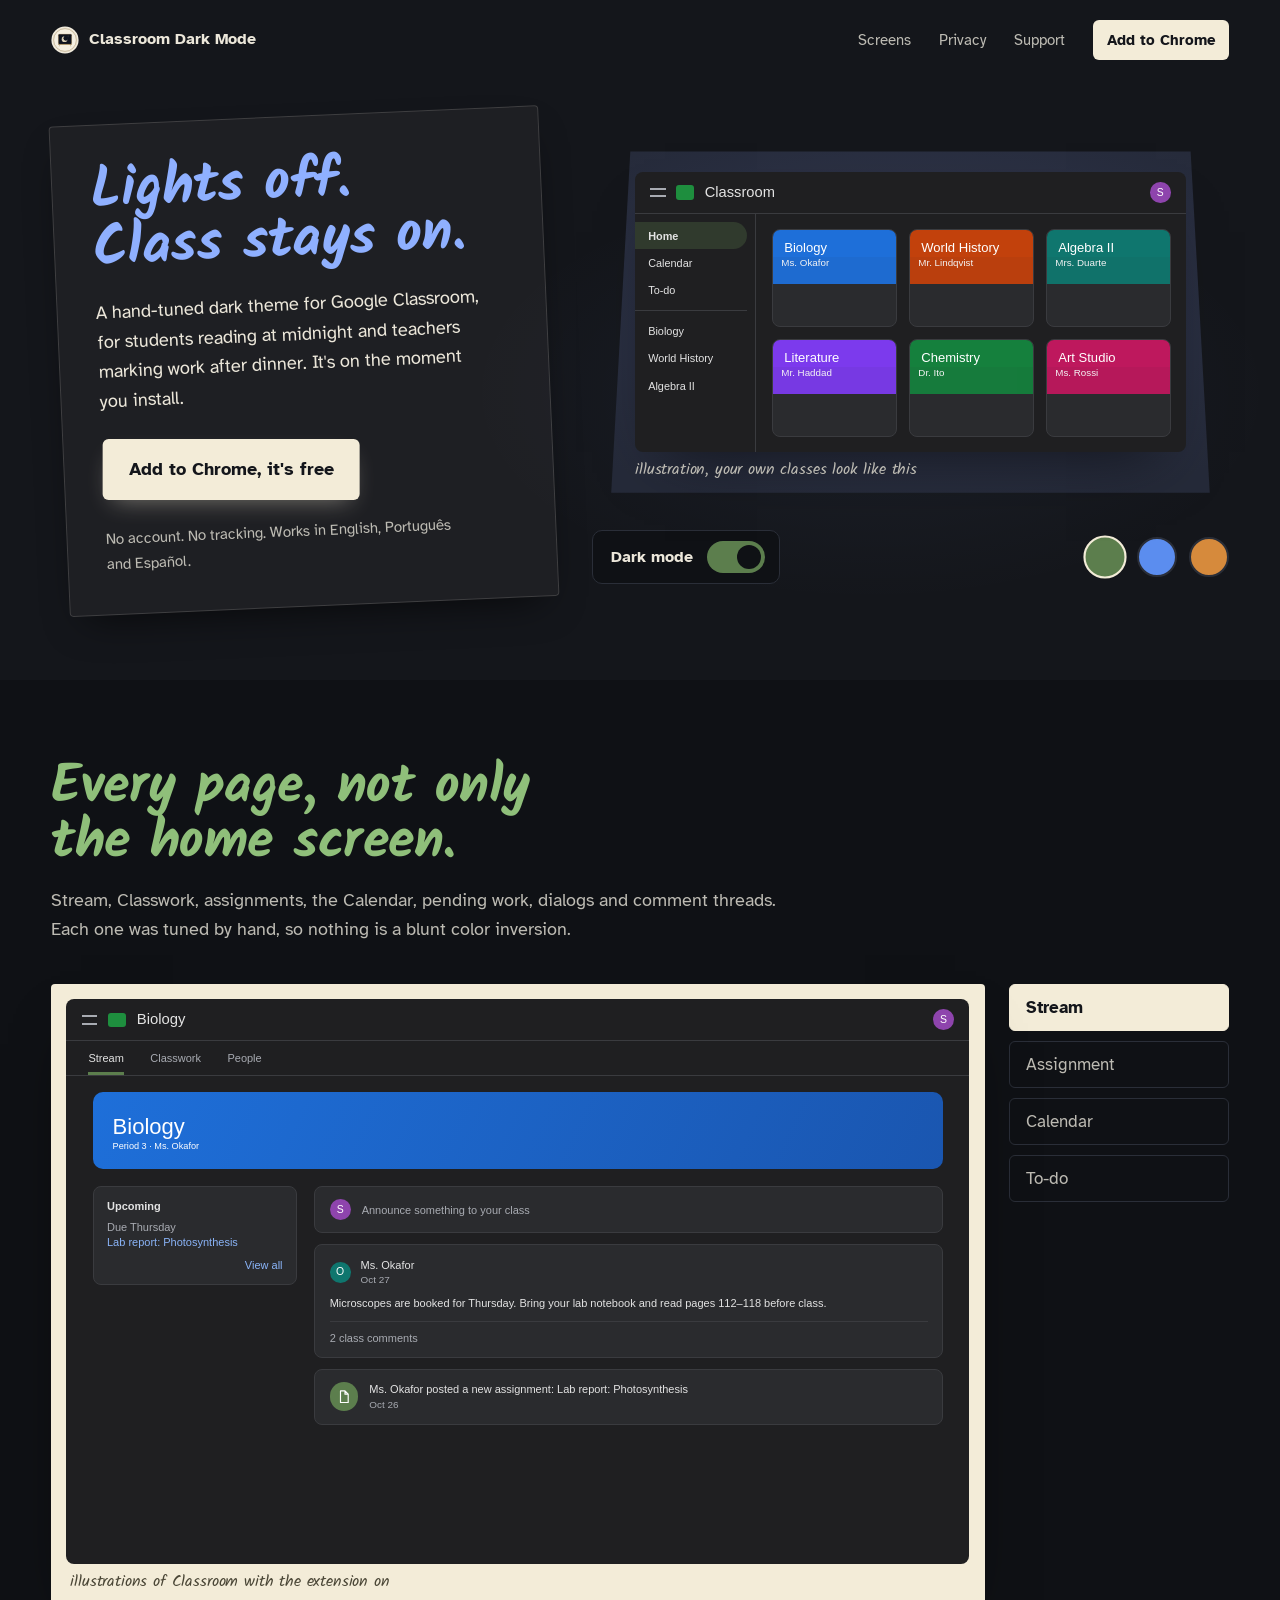
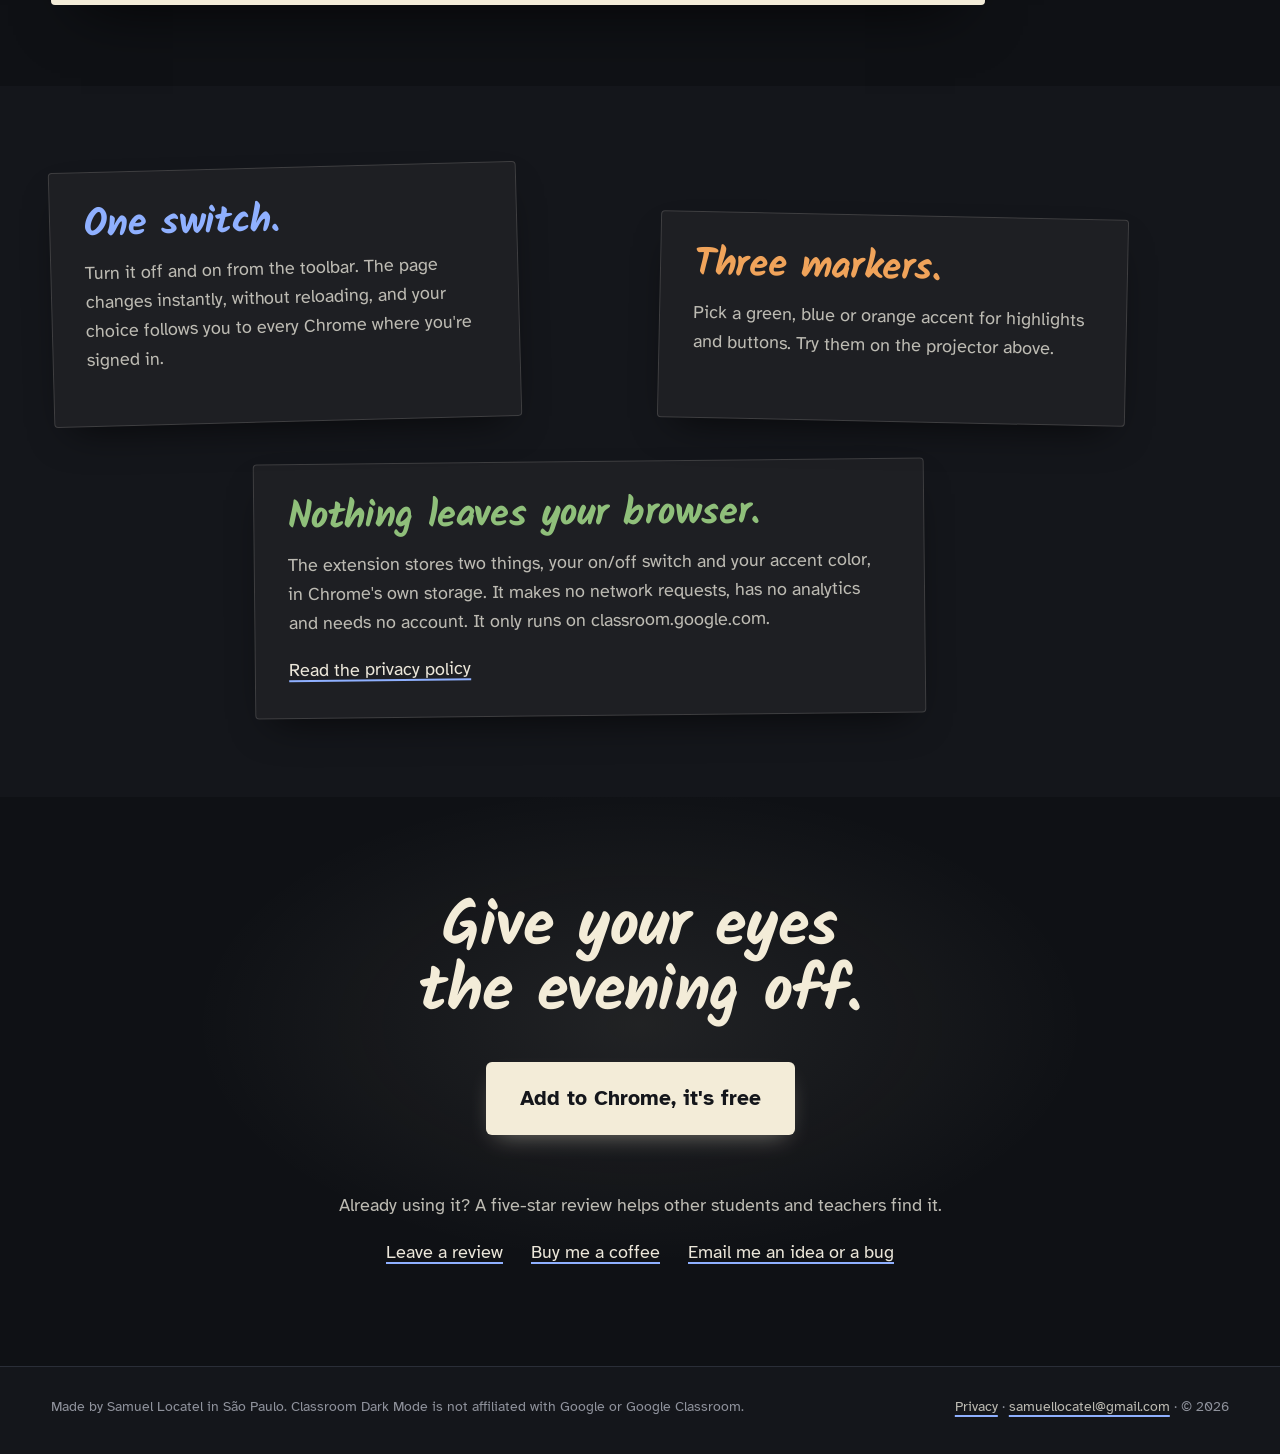
==== commit a049d897: "Add files via upload" ====
--- a/index.html
+++ b/index.html
@@ -93,15 +93,100 @@
           <h2 id="pages-title" class="marker">Every page, not only the home screen.</h2>
           <p>Stream, Classwork, assignments, the Calendar, pending work, dialogs and comment threads. Each one was tuned by hand, so nothing is a blunt color inversion.</p>
         </div>
-        <div class="tray">
+        <div class="tray" data-accent="green">
           <div class="tray__slide">
-            <img id="slide-img" src="assets/screenshots/home.jpg" width="1152" height="566" alt="Classroom home in dark mode" />
+            <!-- Stream -->
+            <div class="cr cr--dark scr" id="scr-stream" role="img" aria-label="Illustration: a class Stream in dark mode">
+              <div class="cr__bar"><span class="cr__menu"></span><span class="cr__logo"></span><span class="cr__title">Biology</span><span class="cr__avatar">S</span></div>
+              <div class="scr__tabs"><span class="is-on">Stream</span><span>Classwork</span><span>People</span></div>
+              <div class="stream">
+                <div class="stream__banner"><b>Biology</b><small>Period 3 · Ms. Okafor</small></div>
+                <div class="stream__cols">
+                  <div class="stream__side">
+                    <b>Upcoming</b>
+                    <p>Due Thursday<br /><span class="cr__link">Lab report: Photosynthesis</span></p>
+                    <span class="cr__link cr__link--right">View all</span>
+                  </div>
+                  <div class="stream__feed">
+                    <div class="post post--input"><span class="cr__avatar">S</span><span>Announce something to your class</span></div>
+                    <div class="post">
+                      <div class="post__head"><span class="cr__avatar" style="background:#0f766e">O</span><div><b>Ms. Okafor</b><small>Oct 27</small></div></div>
+                      <p>Microscopes are booked for Thursday. Bring your lab notebook and read pages 112–118 before class.</p>
+                      <div class="post__comment">2 class comments</div>
+                    </div>
+                    <div class="post post--task">
+                      <span class="post__icon" aria-hidden="true"><svg viewBox="0 0 24 24"><path d="M7 3h7l5 5v13H7z M14 3v5h5" fill="none" stroke="currentColor" stroke-width="1.8" stroke-linejoin="round"/></svg></span>
+                      <div><b>Ms. Okafor posted a new assignment: Lab report: Photosynthesis</b><small>Oct 26</small></div>
+                    </div>
+                  </div>
+                </div>
+              </div>
+            </div>
+
+            <!-- Assignment -->
+            <div class="cr cr--dark scr" id="scr-assignment" role="img" aria-label="Illustration: an assignment page in dark mode" hidden>
+              <div class="cr__bar"><span class="cr__menu"></span><span class="cr__logo"></span><span class="cr__title">Biology</span><span class="cr__avatar">S</span></div>
+              <div class="task">
+                <div class="task__main">
+                  <div class="task__title"><span class="post__icon" aria-hidden="true"><svg viewBox="0 0 24 24"><path d="M7 3h7l5 5v13H7z M14 3v5h5" fill="none" stroke="currentColor" stroke-width="1.8" stroke-linejoin="round"/></svg></span><h3>Lab report: Photosynthesis</h3></div>
+                  <small>Ms. Okafor · Oct 26</small>
+                  <div class="task__meta"><span>100 points</span><span>Due Thu, 11:59 PM</span></div>
+                  <p>Write up Thursday's leaf-disk experiment. Include your hypothesis, a table of results, one graph and a short conclusion. Use the template below.</p>
+                  <div class="task__files">
+                    <span class="file"><b>Lab report template</b><small>Google Docs</small></span>
+                    <span class="file"><b>Leaf-disk protocol.pdf</b><small>PDF</small></span>
+                  </div>
+                  <div class="task__comments">Class comments · <span class="cr__link">Add a class comment</span></div>
+                </div>
+                <div class="task__side">
+                  <div class="work">
+                    <div class="work__head"><b>Your work</b><small>Assigned</small></div>
+                    <span class="work__add">Add or create</span>
+                    <span class="work__done">Mark as done</span>
+                  </div>
+                  <div class="work work--private"><b>Private comments</b><span class="cr__link">Add comment to Ms. Okafor</span></div>
+                </div>
+              </div>
+            </div>
+
+            <!-- Calendar -->
+            <div class="cr cr--dark scr" id="scr-calendar" role="img" aria-label="Illustration: the Classroom calendar week view in dark mode" hidden>
+              <div class="cr__bar"><span class="cr__menu"></span><span class="cr__logo"></span><span class="cr__title">Calendar</span><span class="cr__avatar">S</span></div>
+              <div class="cal">
+                <div class="cal__top"><span class="cal__select">All classes</span><span class="cal__range">Oct 26 – Nov 1, 2026</span></div>
+                <div class="cal__grid">
+                  <div class="cal__day"><small>Sun</small><b>26</b></div>
+                  <div class="cal__day"><small>Mon</small><b>27</b><i style="--banner:#c2410c">History essay draft</i></div>
+                  <div class="cal__day"><small>Tue</small><b>28</b><i style="--banner:#0f766e">Algebra quiz 4</i></div>
+                  <div class="cal__day is-today"><small>Wed</small><b>29</b></div>
+                  <div class="cal__day"><small>Thu</small><b>30</b><i style="--banner:#1e6fd9">Lab report: Photosynthesis</i><i style="--banner:#7c3aed">Reading log</i></div>
+                  <div class="cal__day"><small>Fri</small><b>31</b><i style="--banner:#be185d">Portfolio check</i></div>
+                  <div class="cal__day"><small>Sat</small><b>1</b></div>
+                </div>
+              </div>
+            </div>
+
+            <!-- To-do -->
+            <div class="cr cr--dark scr" id="scr-todo" role="img" aria-label="Illustration: the To-do list of pending work in dark mode" hidden>
+              <div class="cr__bar"><span class="cr__menu"></span><span class="cr__logo"></span><span class="cr__title">To-do</span><span class="cr__avatar">S</span></div>
+              <div class="scr__tabs"><span class="is-on">Assigned</span><span>Missing</span><span>Done</span></div>
+              <div class="todo">
+                <div class="todo__group"><b>This week</b><small>4</small></div>
+                <div class="todo__item"><span class="post__icon" aria-hidden="true"><svg viewBox="0 0 24 24"><path d="M7 3h7l5 5v13H7z M14 3v5h5" fill="none" stroke="currentColor" stroke-width="1.8" stroke-linejoin="round"/></svg></span><div><b>History essay draft</b><small>World History</small></div><em>Due Mon, 11:59 PM</em></div>
+                <div class="todo__item"><span class="post__icon" aria-hidden="true"><svg viewBox="0 0 24 24"><path d="M7 3h7l5 5v13H7z M14 3v5h5" fill="none" stroke="currentColor" stroke-width="1.8" stroke-linejoin="round"/></svg></span><div><b>Algebra quiz 4</b><small>Algebra II</small></div><em>Due Tue, 8:00 AM</em></div>
+                <div class="todo__item"><span class="post__icon" aria-hidden="true"><svg viewBox="0 0 24 24"><path d="M7 3h7l5 5v13H7z M14 3v5h5" fill="none" stroke="currentColor" stroke-width="1.8" stroke-linejoin="round"/></svg></span><div><b>Lab report: Photosynthesis</b><small>Biology</small></div><em>Due Thu, 11:59 PM</em></div>
+                <div class="todo__item"><span class="post__icon" aria-hidden="true"><svg viewBox="0 0 24 24"><path d="M7 3h7l5 5v13H7z M14 3v5h5" fill="none" stroke="currentColor" stroke-width="1.8" stroke-linejoin="round"/></svg></span><div><b>Reading log</b><small>Literature</small></div><em>Due Thu, 11:59 PM</em></div>
+                <div class="todo__group"><b>Next week</b><small>1</small></div>
+                <div class="todo__item"><span class="post__icon" aria-hidden="true"><svg viewBox="0 0 24 24"><path d="M7 3h7l5 5v13H7z M14 3v5h5" fill="none" stroke="currentColor" stroke-width="1.8" stroke-linejoin="round"/></svg></span><div><b>Portfolio check</b><small>Art Studio</small></div><em>Due Fri, Nov 6</em></div>
+              </div>
+            </div>
+            <p class="tray__note marker">illustrations of Classroom with the extension on</p>
           </div>
           <div class="tray__thumbs" role="group" aria-label="Choose a screen">
-            <button type="button" aria-pressed="true" data-src="assets/screenshots/home.jpg" data-alt="Classroom home in dark mode">Home</button>
-            <button type="button" aria-pressed="false" data-src="assets/screenshots/assignments.jpg" data-alt="An assignment in dark mode">Assignment</button>
-            <button type="button" aria-pressed="false" data-src="assets/screenshots/calendar.jpg" data-alt="The Classroom calendar in dark mode">Calendar</button>
-            <button type="button" aria-pressed="false" data-src="assets/screenshots/pending.jpg" data-alt="Pending work in dark mode">Pending work</button>
+            <button type="button" aria-pressed="true" data-screen="scr-stream">Stream</button>
+            <button type="button" aria-pressed="false" data-screen="scr-assignment">Assignment</button>
+            <button type="button" aria-pressed="false" data-screen="scr-calendar">Calendar</button>
+            <button type="button" aria-pressed="false" data-screen="scr-todo">To-do</button>
           </div>
         </div>
       </section>
--- a/styles.css
+++ b/styles.css
@@ -208,6 +208,9 @@
 .projector[data-accent="green"] { --accent: var(--accent-green); }
 .projector[data-accent="blue"] { --accent: var(--accent-blue); }
 .projector[data-accent="orange"] { --accent: var(--accent-orange); }
+.tray[data-accent="green"] { --accent: var(--accent-green); }
+.tray[data-accent="blue"] { --accent: var(--accent-blue); }
+.tray[data-accent="orange"] { --accent: var(--accent-orange); }
 
 /* ---------- the Classroom illustration ---------- */
 .cr {
@@ -219,7 +222,8 @@
   box-shadow: 0 30px 60px -30px rgba(0, 0, 0, 0.6);
   transition: background var(--flip) var(--ease-out), color var(--flip) var(--ease-out);
 }
-.projector[data-theme="dark"] .cr {
+.projector[data-theme="dark"] .cr,
+.cr--dark {
   --cr-bg: #1f1f21; --cr-fg: #e3e3e3; --cr-muted: #a8abb2; --cr-line: #3a3b3f;
   --cr-card: #2a2b2e; --cr-active: color-mix(in srgb, var(--accent) 28%, #1f1f21); --cr-active-fg: #e3e3e3;
 }
@@ -262,6 +266,85 @@
 }
 .cr__card b { padding-top: 0.8em; font-size: 1.2em; font-weight: 500; }
 .cr__card small { padding-bottom: 1.4em; font-size: 0.9em; opacity: 0.95; }
+
+/* ---------- Classroom screens (illustrations) ---------- */
+.tray__slide { container-type: inline-size; }
+.scr { font-size: 1.22cqi; aspect-ratio: 16 / 10; overflow: hidden; display: flex; flex-direction: column; box-shadow: none; }
+.scr[hidden] { display: none; }
+.cr__link { color: var(--cr-link, #8ab4f8); font-weight: 500; }
+.cr__link--right { display: block; text-align: right; margin-top: 0.8em; }
+.scr__tabs { display: flex; gap: 2.4em; padding: 0 2em; border-bottom: 1px solid var(--cr-line); color: var(--cr-muted); }
+.scr__tabs span { padding: 0.9em 0; }
+.scr__tabs .is-on { color: var(--cr-fg); box-shadow: inset 0 -3px 0 var(--accent); font-weight: 500; }
+.post__icon {
+  flex: none; width: 2.6em; height: 2.6em; border-radius: 50%;
+  display: grid; place-items: center; color: #fff; background: var(--accent);
+}
+.post__icon svg { width: 1.4em; height: 1.4em; }
+
+.stream { padding: 1.4em 2.4em; overflow: hidden; }
+.stream__banner {
+  height: 7em; border-radius: 10px; padding: 1.4em 1.8em; color: #fff;
+  background: linear-gradient(115deg, #1e6fd9, #1a56b0);
+  display: flex; flex-direction: column; justify-content: flex-end;
+}
+.stream__banner b { font-size: 2em; font-weight: 500; }
+.stream__cols { display: grid; grid-template-columns: 24% 1fr; gap: 1.6em; margin-top: 1.6em; }
+.stream__side, .post, .work, .file, .todo__item {
+  background: var(--cr-card); border: 1px solid var(--cr-line); border-radius: 8px;
+}
+.stream__side { padding: 1.1em 1.2em; align-self: start; }
+.stream__side p { margin: 0.6em 0 0; color: var(--cr-muted); }
+.stream__feed { display: flex; flex-direction: column; gap: 1em; }
+.post { padding: 1.1em 1.3em; }
+.post p { margin: 0.8em 0 0; }
+.post--input, .post--task { display: flex; align-items: center; gap: 1em; color: var(--cr-muted); }
+.post--task b { color: var(--cr-fg); font-weight: 500; display: block; }
+.post__head { display: flex; align-items: center; gap: 0.9em; }
+.post__head b { display: block; font-weight: 500; }
+.post small, .post__head small, .task small, .todo__item small, .work small, .file small { color: var(--cr-muted); font-size: 0.9em; }
+.post__comment { margin-top: 1em; padding-top: 0.8em; border-top: 1px solid var(--cr-line); color: var(--cr-muted); }
+
+.task { display: grid; grid-template-columns: 1fr 30%; gap: 2.4em; padding: 2em 3em; }
+.task__title { display: flex; align-items: center; gap: 1em; }
+.task__title h3 { margin: 0; font-size: 2em; font-weight: 400; color: var(--cr-fg); }
+.task__main > small { display: block; margin: 0.4em 0 0 3.6em; }
+.task__meta { display: flex; justify-content: space-between; margin: 1em 0 0 3.6em; padding-bottom: 1em; border-bottom: 1px solid var(--accent); }
+.task__main p { margin: 1.2em 0 0 3.6em; }
+.task__files { display: grid; grid-template-columns: 1fr 1fr; gap: 1em; margin: 1.4em 0 0 3.6em; }
+.file { padding: 1em 1.2em; display: flex; flex-direction: column; }
+.file b { font-weight: 500; }
+.task__comments { margin: 1.6em 0 0 3.6em; padding-top: 1em; border-top: 1px solid var(--cr-line); color: var(--cr-muted); }
+.work { padding: 1.3em; display: flex; flex-direction: column; gap: 0.9em; }
+.work + .work { margin-top: 1.2em; }
+.work__head { display: flex; justify-content: space-between; align-items: baseline; }
+.work__head b, .work--private b { font-size: 1.2em; font-weight: 400; }
+.work__add, .work__done { text-align: center; padding: 0.7em; border-radius: 6px; font-weight: 500; }
+.work__add { border: 1px solid var(--cr-line); color: var(--cr-link, #8ab4f8); }
+.work__done { background: var(--accent); color: #fff; }
+
+.cal { padding: 1.4em 2.4em; flex: 1; display: flex; flex-direction: column; }
+.cal__top { display: flex; align-items: center; gap: 3em; margin-bottom: 1.2em; }
+.cal__select { padding: 0.7em 1.2em; min-width: 14em; background: var(--cr-card); border-radius: 4px; }
+.cal__range { color: var(--cr-muted); }
+.cal__grid { flex: 1; display: grid; grid-template-columns: repeat(7, 1fr); border: 1px solid var(--cr-line); border-radius: 8px; overflow: hidden; }
+.cal__day { border-left: 1px solid var(--cr-line); padding: 0.8em 0.5em; display: flex; flex-direction: column; align-items: center; gap: 0.5em; }
+.cal__day:first-child { border-left: 0; }
+.cal__day small { color: var(--cr-muted); text-transform: uppercase; font-size: 0.8em; }
+.cal__day b { font-size: 1.8em; font-weight: 400; width: 1.7em; height: 1.7em; display: grid; place-items: center; border-radius: 50%; }
+.cal__day.is-today b { background: var(--accent); color: #fff; }
+.cal__day i {
+  align-self: stretch; font-style: normal; font-size: 0.9em; padding: 0.4em 0.6em; border-radius: 4px;
+  background: color-mix(in srgb, var(--banner) 55%, var(--cr-card)); color: #fff;
+}
+
+.todo { padding: 1em 2.4em; display: flex; flex-direction: column; gap: 0.7em; overflow: hidden; }
+.todo__group { display: flex; justify-content: space-between; padding: 0.6em 0.2em 0.2em; }
+.todo__group b { font-size: 1.2em; font-weight: 400; }
+.todo__group small { color: var(--cr-muted); }
+.todo__item { display: grid; grid-template-columns: auto 1fr auto; align-items: center; gap: 1em; padding: 0.8em 1.2em; }
+.todo__item b { font-weight: 500; display: block; }
+.todo__item em { font-style: normal; color: var(--cr-muted); font-size: 0.95em; }
 
 /* ---------- screens tray ---------- */
 .pages { padding: clamp(56px, 9vh, 104px) var(--gutter); background: var(--wall-0); }
@@ -273,8 +356,7 @@
   background: var(--lamp); padding: clamp(8px, 1.2vw, 16px); border-radius: 4px;
   box-shadow: 0 30px 60px -30px rgba(0, 0, 0, 0.8);
 }
-.tray__slide img { border-radius: 2px; transition: opacity 240ms var(--ease-out); }
-.tray__slide img.is-swapping { opacity: 0.2; }
+.tray__note { margin: 10px 4px 0; font-size: 1rem; font-weight: 400; color: #4a4636; }
 .tray__thumbs { display: flex; flex-direction: column; gap: 10px; }
 .tray__thumbs button {
   text-align: left; cursor: pointer;
@@ -348,6 +430,23 @@
   .cr__side { display: none; }
   .cr__cards { grid-template-columns: repeat(2, 1fr); }
   .controls { justify-content: flex-start; }
+  .scr { font-size: 3cqi; aspect-ratio: auto; height: 132cqi; }
+  .stream { padding: 1.2em; }
+  .stream__cols { grid-template-columns: 1fr; }
+  .stream__side, .post--input { display: none; }
+  .task { grid-template-columns: 1fr; padding: 1.4em; gap: 1.2em; }
+  .task__main > small, .task__meta, .task__main p, .task__files, .task__comments { margin-left: 0; }
+  .task__files { grid-template-columns: 1fr; }
+  .work--private, .task__comments { display: none; }
+  .cal { padding: 1em; }
+  .cal__top { gap: 1em; }
+  .cal__select { min-width: 0; }
+  .cal__grid { grid-template-columns: repeat(4, 1fr); }
+  .cal__day:nth-child(-n+3) { display: none; }
+  .todo { padding: 1em; }
+  .todo__item { grid-template-columns: auto 1fr; }
+  .todo__item em { grid-column: 2; }
+  .scr__tabs { padding: 0 1.2em; gap: 1.6em; }
 }
 
 @media (prefers-reduced-motion: reduce) {
